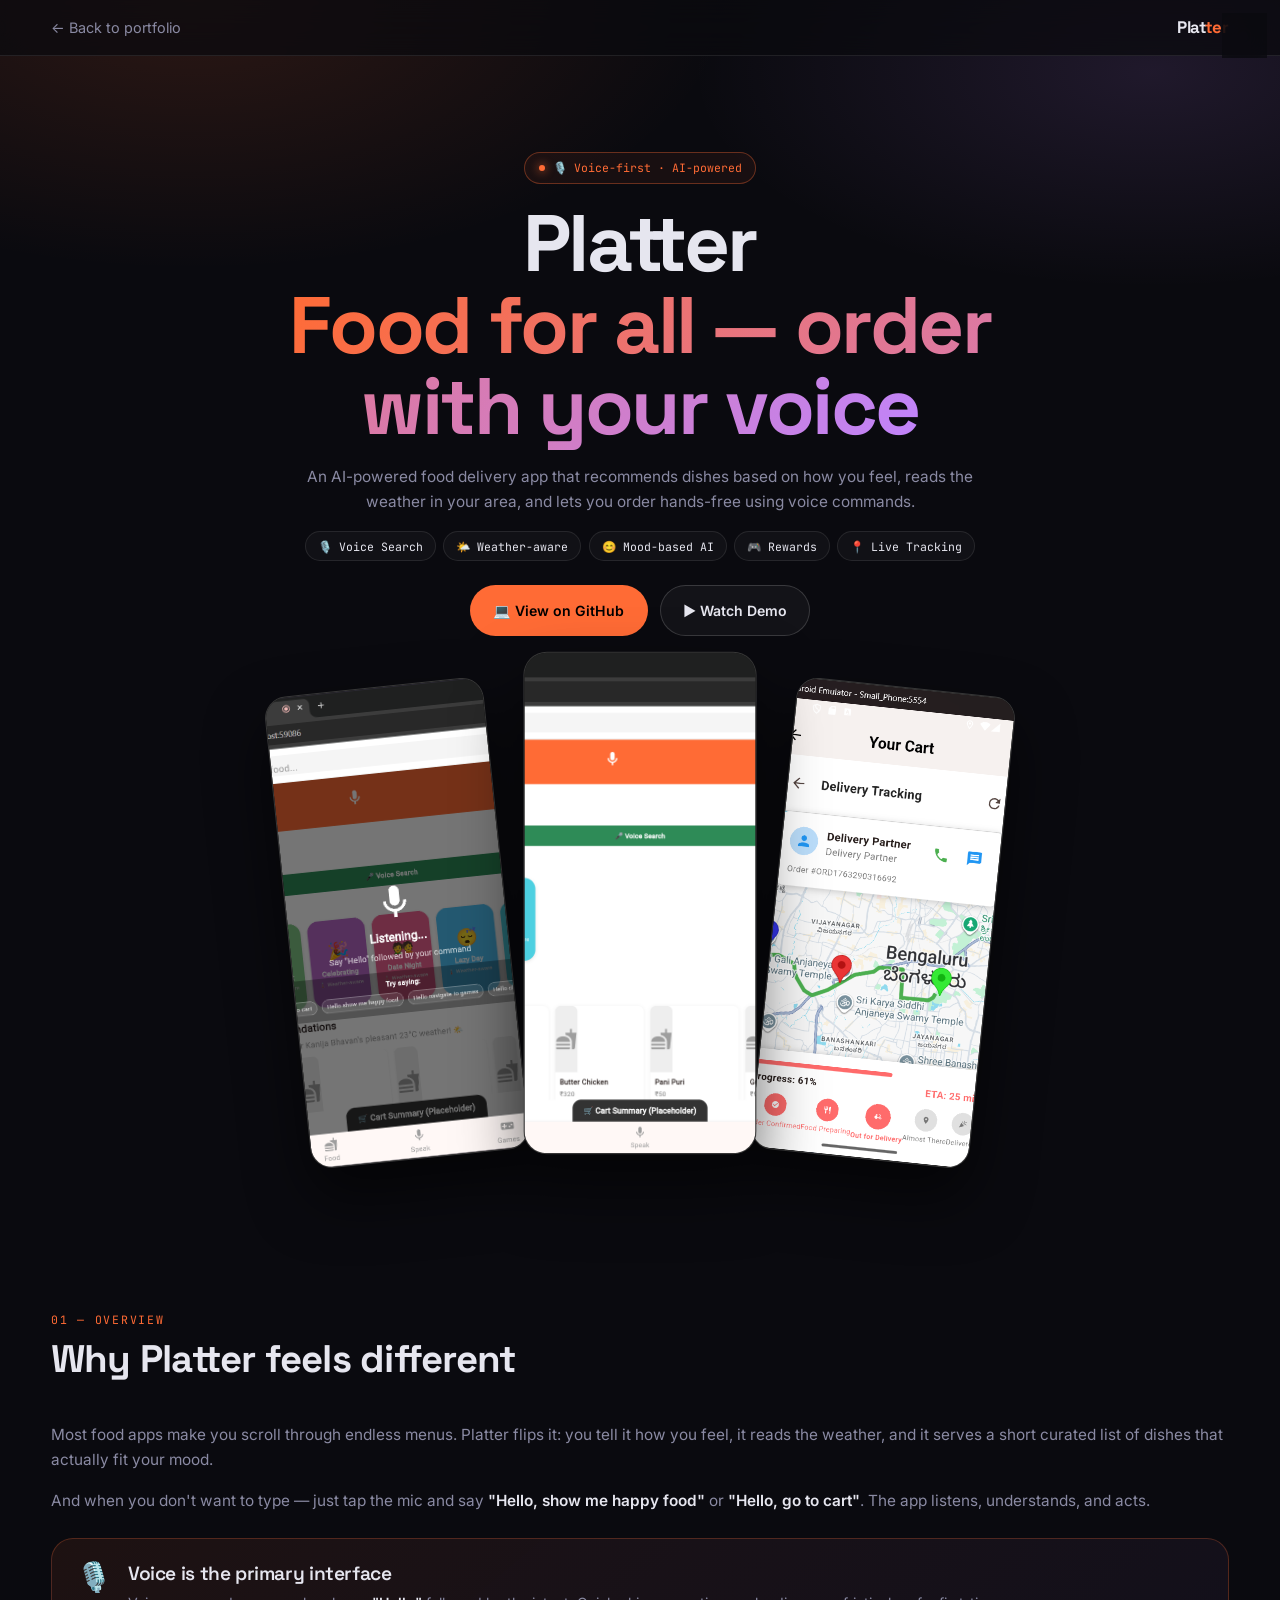
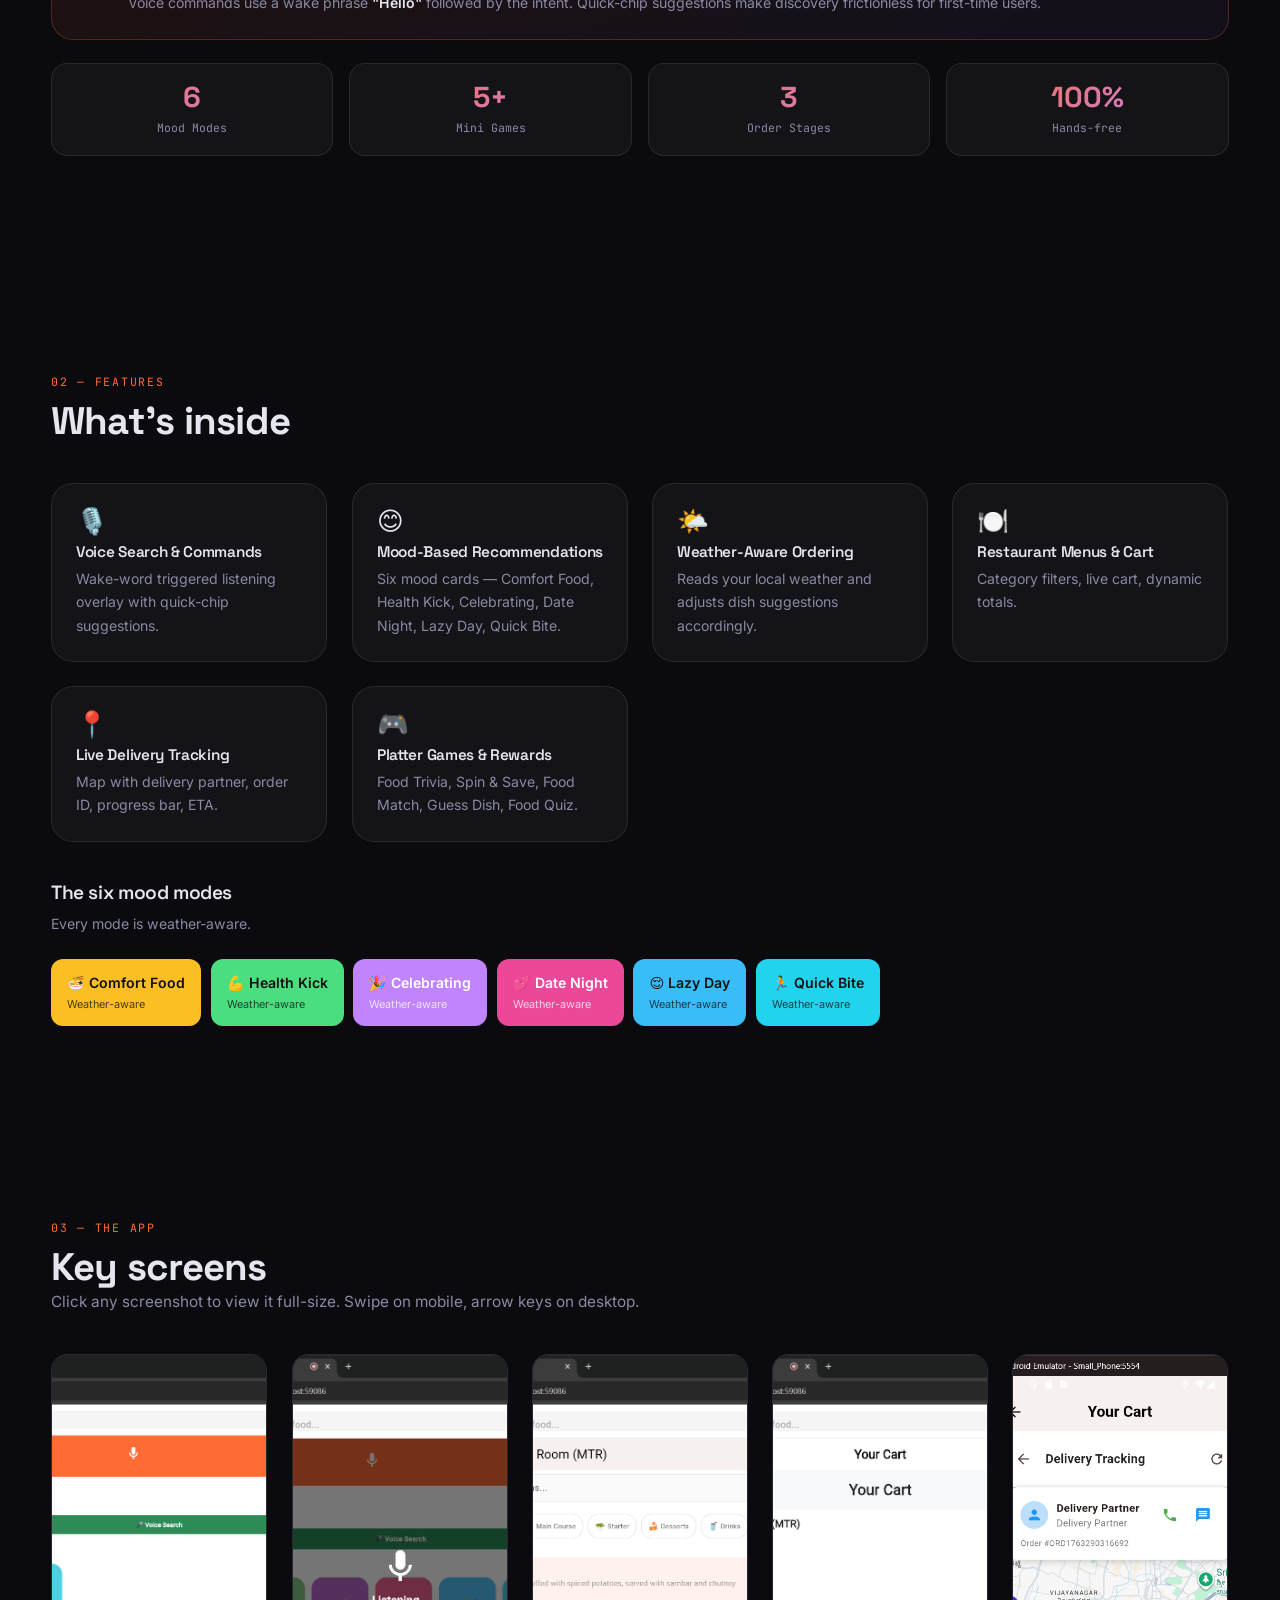
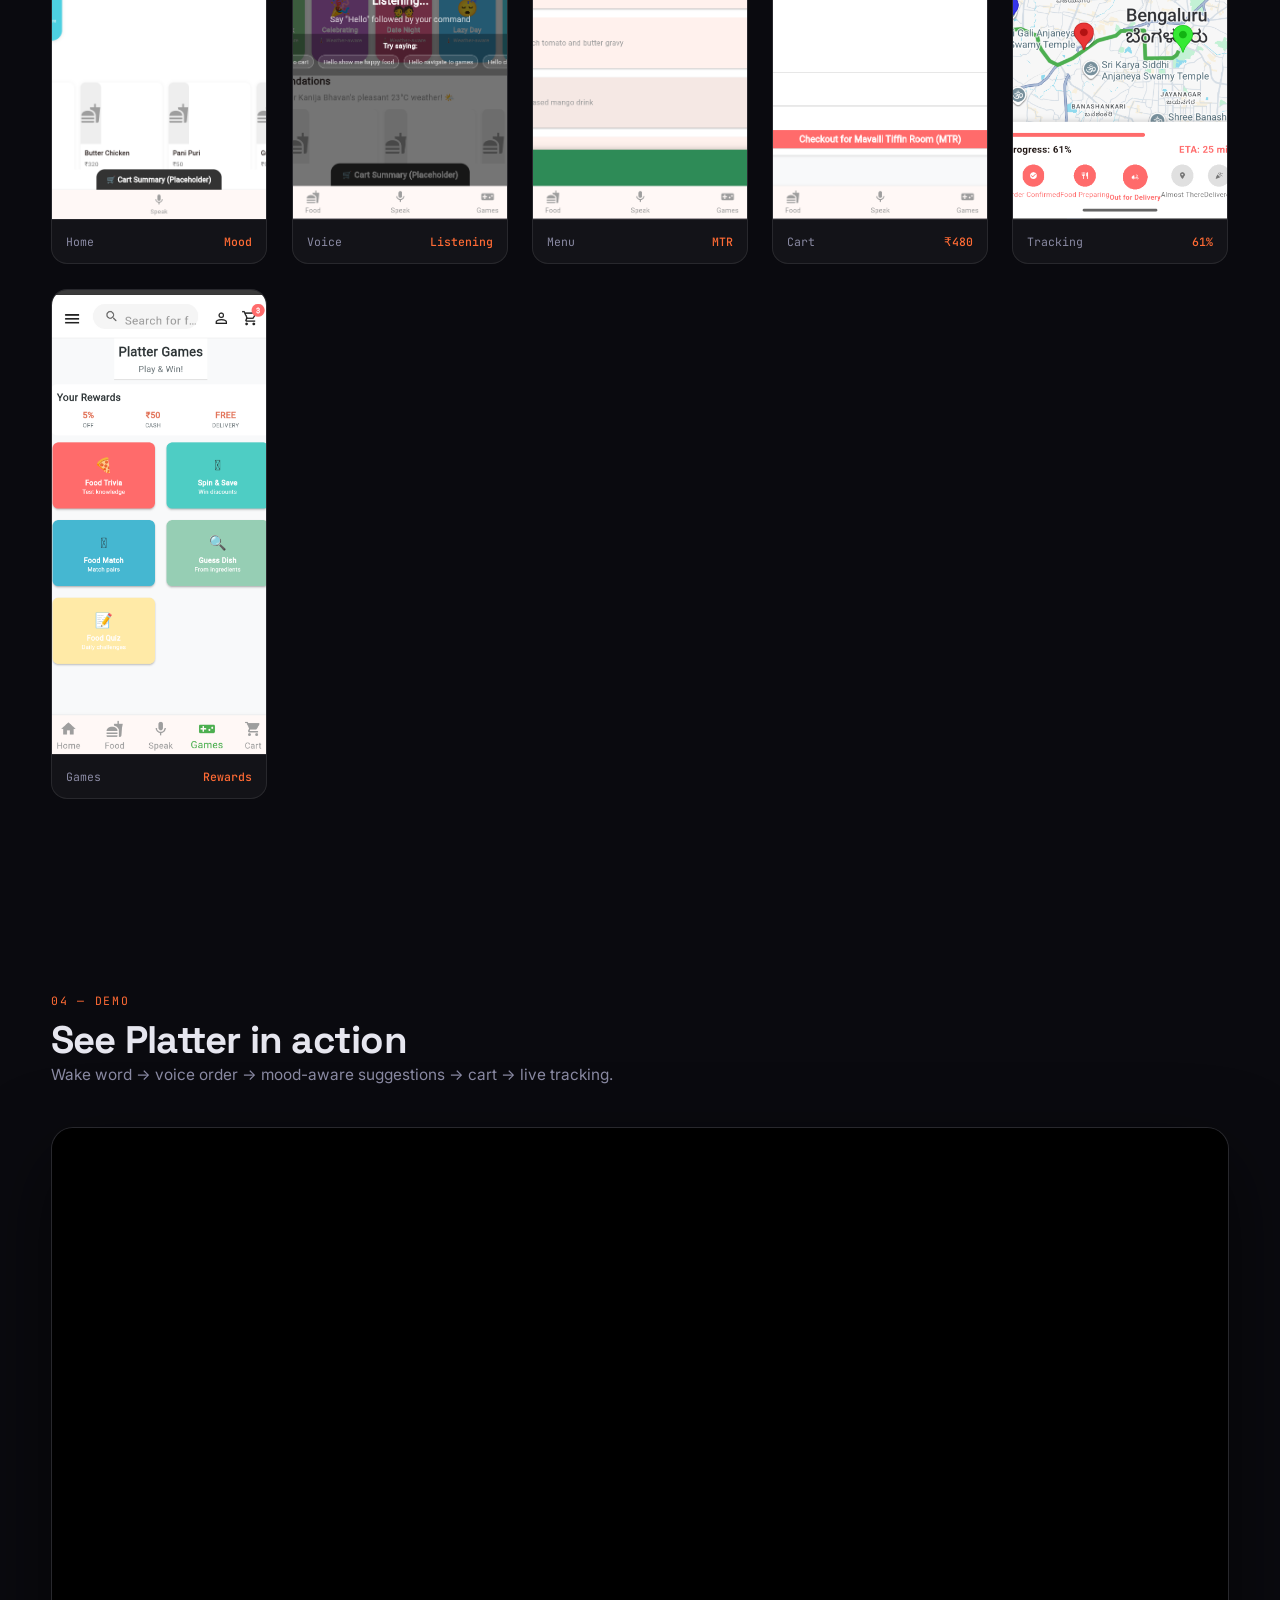
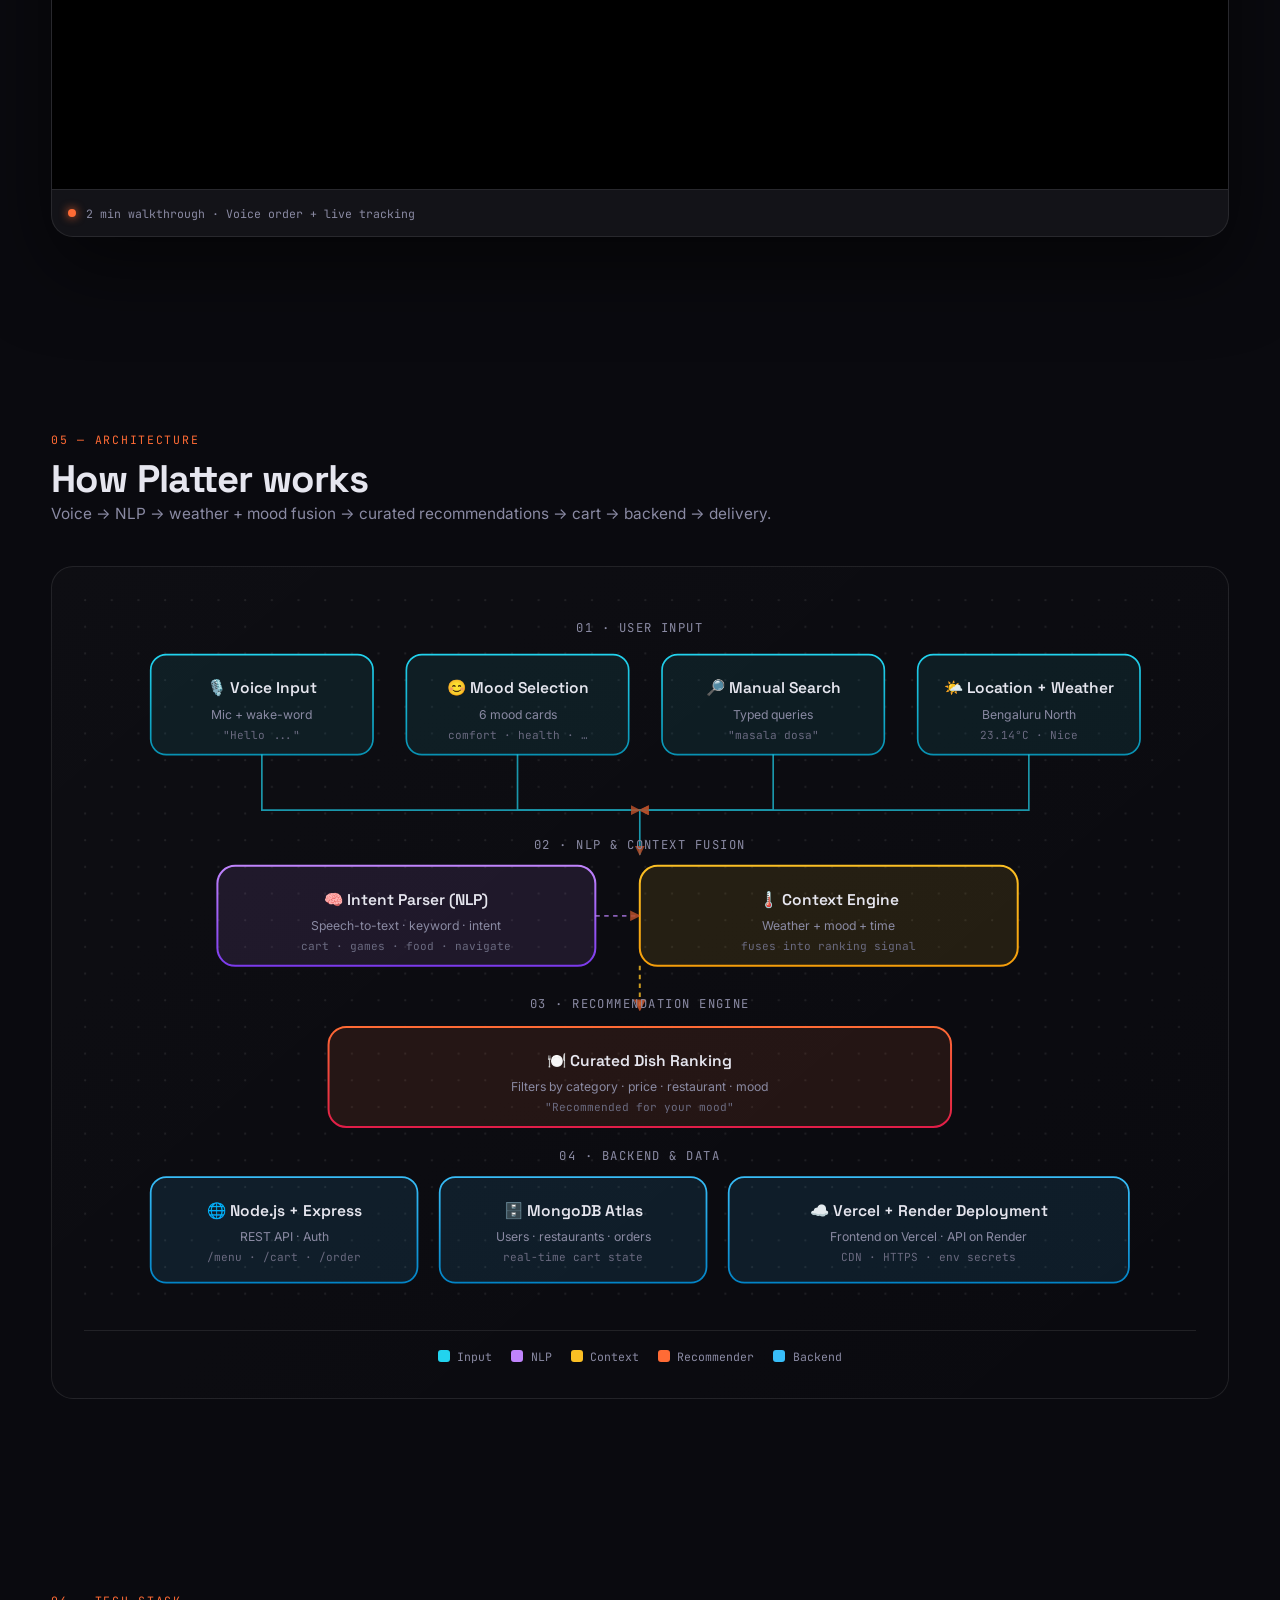
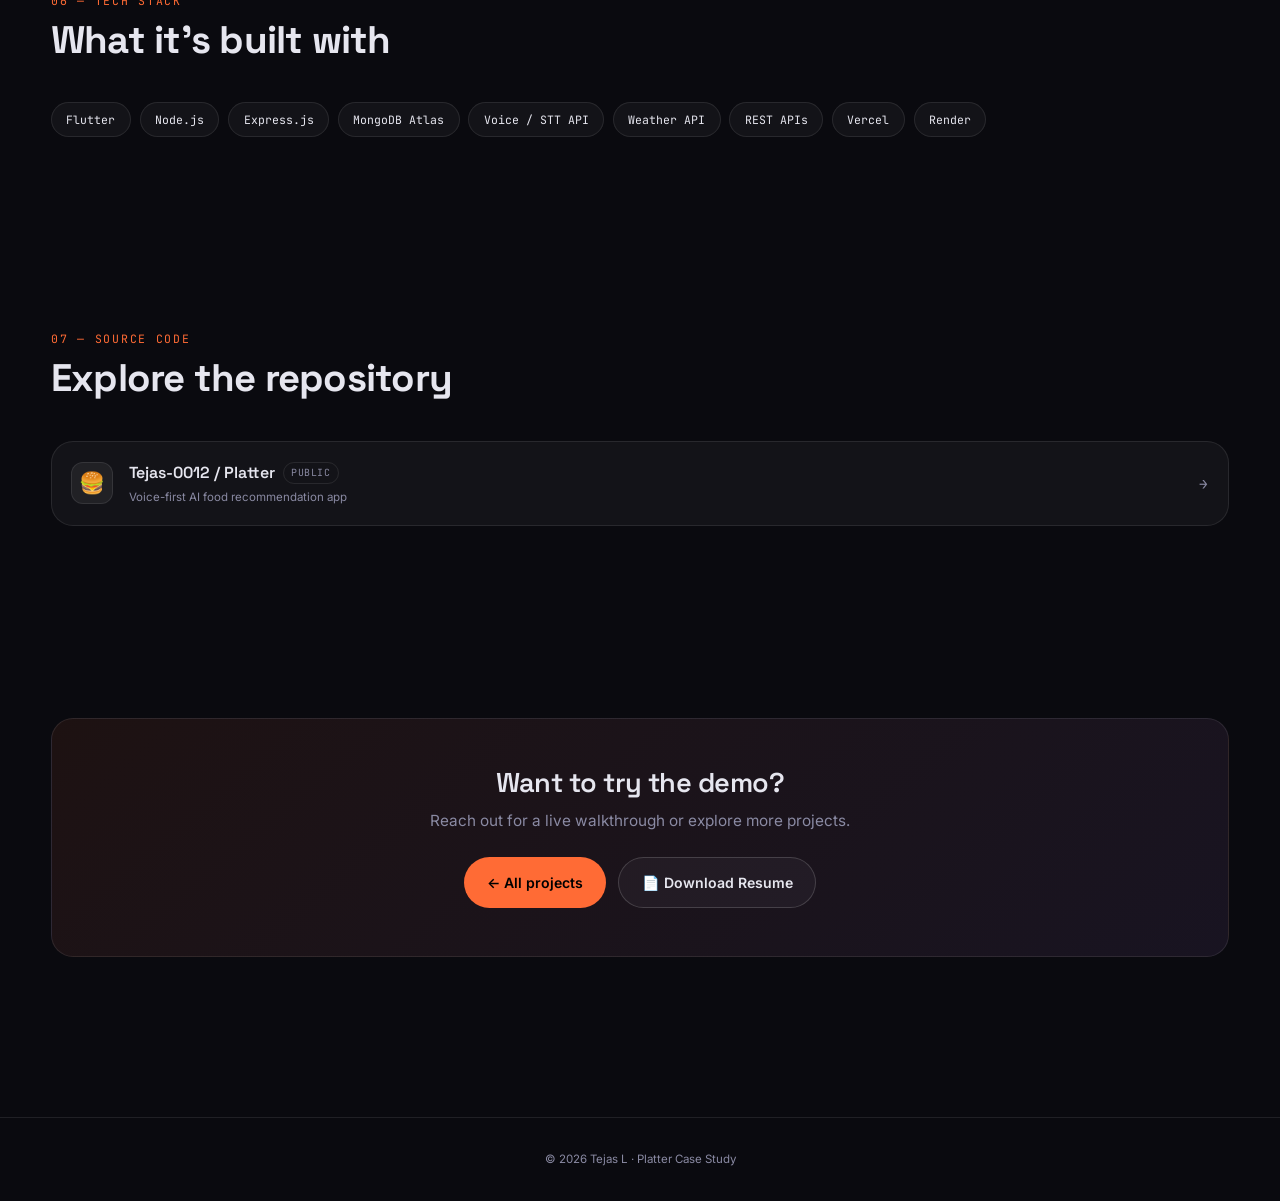
==== platter.html @ f39e3c27 "hello" ====
<!DOCTYPE html>
<html lang="en">
<head>
<meta charset="UTF-8" />
<meta name="viewport" content="width=device-width, initial-scale=1, viewport-fit=cover" />
<meta name="theme-color" content="#0a0a0f" />

<title>Platter — AI Voice Food Delivery App | Tejas L</title>
<meta name="description" content="Voice-first food delivery app with mood-based AI recommendations, weather-aware ranking, and live tracking." />

<meta property="og:title" content="Platter — AI Voice Food Delivery App" />
<meta property="og:description" content="Voice-first ordering, mood-based AI, live tracking. Built with Flutter + Node.js." />
<meta property="og:image" content="https://tejas-portfolio.vercel.app/assets/platter-home.png" />
<meta property="og:url" content="https://tejas-portfolio.vercel.app/platter.html" />
<meta property="og:type" content="article" />

<meta name="twitter:card" content="summary_large_image" />
<meta name="twitter:title" content="Platter — AI Voice Food Delivery App" />
<meta name="twitter:description" content="Voice-first ordering, mood-based AI, live tracking." />
<meta name="twitter:image" content="https://tejas-portfolio.vercel.app/assets/platter-home.png" />

<link rel="preconnect" href="https://fonts.googleapis.com">
<link rel="preconnect" href="https://fonts.gstatic.com" crossorigin>
<link href="https://fonts.googleapis.com/css2?family=Inter:wght@400;500;600;700&family=Space+Grotesk:wght@600;700&family=JetBrains+Mono:wght@400;500&display=swap" rel="stylesheet">
<link rel="stylesheet" href="shared.css" />
</head>
<body class="theme-platter">

<!-- ============ NAV ============ -->
<nav class="nav">
  <div class="container">
    <a class="nav-back" href="index.html">← Back to portfolio</a>
    <div class="nav-logo">Plat<span>ter</span></div>
  </div>
</nav>
<button class="theme-toggle" id="theme-toggle" aria-label="Toggle theme" title="Toggle theme (press T)">
  <span class="theme-icon-dark">🌙</span>
  <span class="theme-icon-light" style="display:none">☀️</span>
</button>
<!-- ============ HERO ============ -->
<header class="hero">
  <div class="container">
    <div style="text-align:center;max-width:800px;margin-inline:auto">
      <div class="hero-badge" style="margin-inline:auto">🎙️ Voice-first · AI-powered</div>
      <h1 class="hero-title" style="margin-bottom:1rem">
        Platter<br><span class="grad">Food for all — order with your voice</span>
      </h1>
      <p style="max-width:680px;margin-inline:auto">
        An AI-powered food delivery app that recommends dishes based on how you feel,
        reads the weather in your area, and lets you order hands-free using voice commands.
      </p>
      <div class="chip-row" style="justify-content:center;margin-top:1rem">
        <span class="chip">🎙️ Voice Search</span>
        <span class="chip">🌤️ Weather-aware</span>
        <span class="chip">😊 Mood-based AI</span>
        <span class="chip">🎮 Rewards</span>
        <span class="chip">📍 Live Tracking</span>
      </div>
      <div class="cta-group" style="justify-content:center">
        <a class="btn btn-primary" href="https://github.com/Tejas-0012/Platter" target="_blank" rel="noopener">💻 View on GitHub</a>
        <a class="btn btn-ghost" href="#demo">▶ Watch Demo</a>
      </div>
    </div>

    <div class="showcase reveal">
      <div class="phone"><img src="assets/platter-voice.png" alt="Voice overlay" /></div>
      <div class="phone"><img src="assets/platter-home.png" alt="Home" /></div>
      <div class="phone"><img src="assets/platter-delivery.png" alt="Tracking" /></div>
    </div>
  </div>
</header>

<!-- ============ OVERVIEW ============ -->
<section>
  <div class="container">
    <div class="section-head reveal">
      <span class="kicker">01 — Overview</span>
      <h2>Why Platter feels different</h2>
    </div>
    <p class="reveal">
      Most food apps make you scroll through endless menus. Platter flips it: you tell it how
      you feel, it reads the weather, and it serves a short curated list of dishes that actually
      fit your mood.
    </p>
    <p class="reveal">
      And when you don't want to type — just tap the mic and say
      <strong>"Hello, show me happy food"</strong> or <strong>"Hello, go to cart"</strong>.
      The app listens, understands, and acts.
    </p>

    <div class="highlight reveal">
      <div class="icon">🎙️</div>
      <div>
        <h3>Voice is the primary interface</h3>
        <p>Voice commands use a wake phrase <strong>"Hello"</strong> followed by the intent.
          Quick-chip suggestions make discovery frictionless for first-time users.</p>
      </div>
    </div>

    <div class="stats reveal">
      <div class="stat"><div class="num">6</div><div class="lbl">Mood Modes</div></div>
      <div class="stat"><div class="num">5+</div><div class="lbl">Mini Games</div></div>
      <div class="stat"><div class="num">3</div><div class="lbl">Order Stages</div></div>
      <div class="stat"><div class="num">100%</div><div class="lbl">Hands-free</div></div>
    </div>
  </div>
</section>

<!-- ============ FEATURES ============ -->
<section>
  <div class="container">
    <div class="section-head reveal">
      <span class="kicker">02 — Features</span>
      <h2>What's inside</h2>
    </div>
    <div class="features">
      <div class="feature reveal"><span class="fi">🎙️</span><h3>Voice Search &amp; Commands</h3><p>Wake-word triggered listening overlay with quick-chip suggestions.</p></div>
      <div class="feature reveal"><span class="fi">😊</span><h3>Mood-Based Recommendations</h3><p>Six mood cards — Comfort Food, Health Kick, Celebrating, Date Night, Lazy Day, Quick Bite.</p></div>
      <div class="feature reveal"><span class="fi">🌤️</span><h3>Weather-Aware Ordering</h3><p>Reads your local weather and adjusts dish suggestions accordingly.</p></div>
      <div class="feature reveal"><span class="fi">🍽️</span><h3>Restaurant Menus &amp; Cart</h3><p>Category filters, live cart, dynamic totals.</p></div>
      <div class="feature reveal"><span class="fi">📍</span><h3>Live Delivery Tracking</h3><p>Map with delivery partner, order ID, progress bar, ETA.</p></div>
      <div class="feature reveal"><span class="fi">🎮</span><h3>Platter Games &amp; Rewards</h3><p>Food Trivia, Spin &amp; Save, Food Match, Guess Dish, Food Quiz.</p></div>
    </div>

    <div class="reveal" style="margin-top:var(--gap-lg)">
      <h3 style="margin-bottom:.5rem">The six mood modes</h3>
      <p style="font-size:var(--fs-sm)">Every mode is weather-aware.</p>
      <div class="moods">
        <div class="mood" style="background:#fbbf24">🍜 Comfort Food <span>Weather-aware</span></div>
        <div class="mood" style="background:#4ade80">💪 Health Kick <span>Weather-aware</span></div>
        <div class="mood" style="background:#c084fc;color:#fff">🎉 Celebrating <span>Weather-aware</span></div>
        <div class="mood" style="background:#ec4899;color:#fff">💕 Date Night <span>Weather-aware</span></div>
        <div class="mood" style="background:#38bdf8">😌 Lazy Day <span>Weather-aware</span></div>
        <div class="mood" style="background:#22d3ee">🏃 Quick Bite <span>Weather-aware</span></div>
      </div>
    </div>
  </div>
</section>

<!-- ============ GALLERY ============ -->
<section id="gallery">
  <div class="container">
    <div class="section-head reveal">
      <span class="kicker">03 — The App</span>
      <h2>Key screens</h2>
      <p>Click any screenshot to view it full-size. Swipe on mobile, arrow keys on desktop.</p>
    </div>

    <div class="gallery">
      <figure class="shot reveal" data-img="assets/platter-home.png" data-caption="Home — mood-based recommendations with weather awareness">
        <img src="assets/platter-home.png" alt="Home" loading="lazy" />
        <figcaption class="shot-label"><span>Home</span><strong>Mood</strong></figcaption>
      </figure>
      <figure class="shot reveal" data-img="assets/platter-voice-listening.png" data-caption="Voice overlay — wake word 'Hello' with quick chips">
        <img src="assets/platter-voice.png" alt="Voice" loading="lazy" />
        <figcaption class="shot-label"><span>Voice</span><strong>Listening</strong></figcaption>
      </figure>
      <figure class="shot reveal" data-img="assets/platter-menu.png" data-caption="Restaurant menu — MTR with category filters">
        <img src="assets/platter-menu.png" alt="Menu" loading="lazy" />
        <figcaption class="shot-label"><span>Menu</span><strong>MTR</strong></figcaption>
      </figure>
      <figure class="shot reveal" data-img="assets/platter-cart.png" data-caption="Cart — live quantity controls and dynamic totals">
        <img src="assets/platter-cart.png" alt="Cart" loading="lazy" />
        <figcaption class="shot-label"><span>Cart</span><strong>₹480</strong></figcaption>
      </figure>
      <figure class="shot reveal" data-img="assets/platter-tracking.png" data-caption="Live tracking — partner, progress bar, ETA">
        <img src="assets/platter-delivery.png" alt="Tracking" loading="lazy" />
        <figcaption class="shot-label"><span>Tracking</span><strong>61%</strong></figcaption>
      </figure>
      <figure class="shot reveal" data-img="assets/platter-games.png" data-caption="Platter Games — 5 mini-games with rewards">
        <img src="assets/platter-game.png" alt="Games" loading="lazy" />
        <figcaption class="shot-label"><span>Games</span><strong>Rewards</strong></figcaption>
      </figure>
    </div>
  </div>
</section>

<!-- ============ DEMO VIDEO ============ -->
<section id="demo">
  <div class="container">
    <div class="section-head reveal">
      <span class="kicker">04 — Demo</span>
      <h2>See Platter in action</h2>
      <p>Wake word → voice order → mood-aware suggestions → cart → live tracking.</p>
    </div>

    <div class="video-wrap reveal">
      <div class="video-frame">
        <!-- Replace VIDEO_ID with your YouTube video ID -->
        <iframe
          src="https://www.youtube.com/embed/es6etisqvGM?rel=0&modestbranding=1"
          title="Platter demo walkthrough"
          loading="lazy"
          allow="accelerometer; autoplay; clipboard-write; encrypted-media; gyroscope; picture-in-picture; web-share"
          allowfullscreen></iframe>
      </div>
      <div class="video-meta">
        <span class="dot"></span>
        <span>2 min walkthrough · Voice order + live tracking</span>
      </div>
    </div>
  </div>
</section>

<!-- ============ ARCHITECTURE ============ -->
<section id="architecture">
  <div class="container">
    <div class="section-head reveal">
      <span class="kicker">05 — Architecture</span>
      <h2>How Platter works</h2>
      <p>Voice → NLP → weather + mood fusion → curated recommendations → cart → backend → delivery.</p>
    </div>

    <div class="arch-wrap reveal">
      <svg class="arch-svg" viewBox="0 0 1000 640" xmlns="http://www.w3.org/2000/svg" role="img" aria-label="Platter architecture">
        <defs>
          <linearGradient id="pVoice" x1="0" y1="0" x2="0" y2="1"><stop offset="0%" stop-color="#22d3ee"/><stop offset="100%" stop-color="#0891b2"/></linearGradient>
          <linearGradient id="pNLP" x1="0" y1="0" x2="0" y2="1"><stop offset="0%" stop-color="#c084fc"/><stop offset="100%" stop-color="#7c3aed"/></linearGradient>
          <linearGradient id="pCtx" x1="0" y1="0" x2="0" y2="1"><stop offset="0%" stop-color="#fbbf24"/><stop offset="100%" stop-color="#f59e0b"/></linearGradient>
          <linearGradient id="pRec" x1="0" y1="0" x2="0" y2="1"><stop offset="0%" stop-color="#ff6b35"/><stop offset="100%" stop-color="#e11d48"/></linearGradient>
          <linearGradient id="pCloud" x1="0" y1="0" x2="0" y2="1"><stop offset="0%" stop-color="#38bdf8"/><stop offset="100%" stop-color="#0284c7"/></linearGradient>
          <marker id="arrow2" viewBox="0 0 10 10" refX="9" refY="5" markerWidth="6" markerHeight="6" orient="auto-start-reverse">
            <path d="M 0 0 L 10 5 L 0 10 z" fill="#ff6b35" opacity="0.85"/>
          </marker>
        </defs>

        <g opacity="0.08">
          <pattern id="dots2" x="0" y="0" width="24" height="24" patternUnits="userSpaceOnUse">
            <circle cx="1" cy="1" r="1" fill="#ffffff"/>
          </pattern>
          <rect width="1000" height="640" fill="url(#dots2)"/>
        </g>

        <!-- Layer 1 -->
        <text x="500" y="30" text-anchor="middle" class="layer-label">01 · User Input</text>
        <rect x="60" y="50" width="200" height="90" rx="14" fill="rgba(34,211,238,0.08)" stroke="url(#pVoice)" stroke-width="1.5"/>
        <text x="160" y="85" text-anchor="middle" class="box-title">🎙️ Voice Input</text>
        <text x="160" y="108" text-anchor="middle" class="box-sub">Mic + wake-word</text>
        <text x="160" y="126" text-anchor="middle" class="box-sub mono">"Hello ..."</text>

        <rect x="290" y="50" width="200" height="90" rx="14" fill="rgba(34,211,238,0.08)" stroke="url(#pVoice)" stroke-width="1.5"/>
        <text x="390" y="85" text-anchor="middle" class="box-title">😊 Mood Selection</text>
        <text x="390" y="108" text-anchor="middle" class="box-sub">6 mood cards</text>
        <text x="390" y="126" text-anchor="middle" class="box-sub mono">comfort · health · …</text>

        <rect x="520" y="50" width="200" height="90" rx="14" fill="rgba(34,211,238,0.08)" stroke="url(#pVoice)" stroke-width="1.5"/>
        <text x="620" y="85" text-anchor="middle" class="box-title">🔎 Manual Search</text>
        <text x="620" y="108" text-anchor="middle" class="box-sub">Typed queries</text>
        <text x="620" y="126" text-anchor="middle" class="box-sub mono">"masala dosa"</text>

        <rect x="750" y="50" width="200" height="90" rx="14" fill="rgba(34,211,238,0.08)" stroke="url(#pVoice)" stroke-width="1.5"/>
        <text x="850" y="85" text-anchor="middle" class="box-title">🌤️ Location + Weather</text>
        <text x="850" y="108" text-anchor="middle" class="box-sub">Bengaluru North</text>
        <text x="850" y="126" text-anchor="middle" class="box-sub mono">23.14°C · Nice</text>

        <g stroke="#22d3ee" stroke-width="1.5" fill="none" opacity="0.7" marker-end="url(#arrow2)">
          <path d="M 160 140 L 160 190 L 500 190 L 500 230"/>
          <path d="M 390 140 L 390 190 L 500 190"/>
          <path d="M 620 140 L 620 190 L 500 190"/>
          <path d="M 850 140 L 850 190 L 500 190"/>
        </g>

        <!-- Layer 2 -->
        <text x="500" y="225" text-anchor="middle" class="layer-label">02 · NLP &amp; Context Fusion</text>
        <rect x="120" y="240" width="340" height="90" rx="16" fill="rgba(192,132,252,0.10)" stroke="url(#pNLP)" stroke-width="1.8"/>
        <text x="290" y="275" text-anchor="middle" class="box-title">🧠 Intent Parser (NLP)</text>
        <text x="290" y="298" text-anchor="middle" class="box-sub">Speech-to-text · keyword · intent</text>
        <text x="290" y="316" text-anchor="middle" class="box-sub mono">cart · games · food · navigate</text>

        <rect x="500" y="240" width="340" height="90" rx="16" fill="rgba(251,191,36,0.10)" stroke="url(#pCtx)" stroke-width="1.8"/>
        <text x="670" y="275" text-anchor="middle" class="box-title">🌡️ Context Engine</text>
        <text x="670" y="298" text-anchor="middle" class="box-sub">Weather + mood + time</text>
        <text x="670" y="316" text-anchor="middle" class="box-sub mono">fuses into ranking signal</text>

        <path d="M 460 285 L 500 285" stroke="#c084fc" stroke-width="1.6" marker-end="url(#arrow2)" opacity="0.7"/>
        <path d="M 500 330 L 500 370" stroke="#fbbf24" stroke-width="1.8" fill="none" opacity="0.8" marker-end="url(#arrow2)"/>

        <!-- Layer 3 -->
        <text x="500" y="368" text-anchor="middle" class="layer-label">03 · Recommendation Engine</text>
        <rect x="220" y="385" width="560" height="90" rx="16" fill="rgba(255,107,53,0.10)" stroke="url(#pRec)" stroke-width="1.8"/>
        <text x="500" y="420" text-anchor="middle" class="box-title">🍽️ Curated Dish Ranking</text>
        <text x="500" y="443" text-anchor="middle" class="box-sub">Filters by category · price · restaurant · mood</text>
        <text x="500" y="461" text-anchor="middle" class="box-sub mono">"Recommended for your mood"</text>

        <!-- Layer 4 -->
        <text x="500" y="505" text-anchor="middle" class="layer-label">04 · Backend &amp; Data</text>
        <rect x="60" y="520" width="240" height="95" rx="14" fill="rgba(56,189,248,0.10)" stroke="url(#pCloud)" stroke-width="1.6"/>
        <text x="180" y="555" text-anchor="middle" class="box-title">🌐 Node.js + Express</text>
        <text x="180" y="578" text-anchor="middle" class="box-sub">REST API · Auth</text>
        <text x="180" y="596" text-anchor="middle" class="box-sub mono">/menu · /cart · /order</text>

        <rect x="320" y="520" width="240" height="95" rx="14" fill="rgba(56,189,248,0.10)" stroke="url(#pCloud)" stroke-width="1.6"/>
        <text x="440" y="555" text-anchor="middle" class="box-title">🗄️ MongoDB Atlas</text>
        <text x="440" y="578" text-anchor="middle" class="box-sub">Users · restaurants · orders</text>
        <text x="440" y="596" text-anchor="middle" class="box-sub mono">real-time cart state</text>

        <rect x="580" y="520" width="360" height="95" rx="14" fill="rgba(56,189,248,0.10)" stroke="url(#pCloud)" stroke-width="1.6"/>
        <text x="760" y="555" text-anchor="middle" class="box-title">☁️ Vercel + Render Deployment</text>
        <text x="760" y="578" text-anchor="middle" class="box-sub">Frontend on Vercel · API on Render</text>
        <text x="760" y="596" text-anchor="middle" class="box-sub mono">CDN · HTTPS · env secrets</text>
      </svg>

      <div class="arch-legend">
        <div class="legend-item"><span class="sw" style="background:#22d3ee"></span>Input</div>
        <div class="legend-item"><span class="sw" style="background:#c084fc"></span>NLP</div>
        <div class="legend-item"><span class="sw" style="background:#fbbf24"></span>Context</div>
        <div class="legend-item"><span class="sw" style="background:#ff6b35"></span>Recommender</div>
        <div class="legend-item"><span class="sw" style="background:#38bdf8"></span>Backend</div>
      </div>
    </div>
  </div>
</section>

<!-- ============ TECH STACK ============ -->
<section>
  <div class="container">
    <div class="section-head reveal">
      <span class="kicker">06 — Tech Stack</span>
      <h2>What it's built with</h2>
    </div>
    <div class="stack reveal">
      <span>Flutter</span><span>Node.js</span><span>Express.js</span>
      <span>MongoDB Atlas</span><span>Voice / STT API</span><span>Weather API</span>
      <span>REST APIs</span><span>Vercel</span><span>Render</span>
    </div>
  </div>
</section>

<!-- ============ REPO CARD ============ -->
<section>
  <div class="container">
    <div class="section-head reveal">
      <span class="kicker">07 — Source Code</span>
      <h2>Explore the repository</h2>
    </div>
    <a class="repo-card reveal" href="https://github.com/Tejas-0012/Platter" target="_blank" rel="noopener">
      <div class="repo-icon">🍔</div>
      <div class="repo-info">
        <div class="repo-name">Tejas-0012 / Platter <span class="badge-pub">Public</span></div>
        <div class="repo-desc">Voice-first AI food recommendation app</div>
      </div>
      <div class="repo-arrow">→</div>
    </a>
  </div>
</section>

<!-- ============ CTA ============ -->
<section>
  <div class="container">
    <div class="cta-box reveal">
      <h3>Want to try the demo?</h3>
      <p>Reach out for a live walkthrough or explore more projects.</p>
      <div class="cta-group">
        <a class="btn btn-primary" href="index.html#projects">← All projects</a>
        <a class="btn btn-ghost" href="Tejas_L_Resume.pdf" download>📄 Download Resume</a>
      </div>
    </div>
  </div>
</section>

<footer>
  <div class="container">
    © <span id="year"></span> Tejas L · Platter Case Study
  </div>
</footer>

<!-- ============ LIGHTBOX ============ -->
<dialog class="lightbox" id="lightbox">
  <div class="lb-inner">
    <button class="lb-close" id="lb-close" aria-label="Close">✕</button>
    <div class="lb-stage">
      <button class="lb-nav lb-prev" id="lb-prev" aria-label="Previous">‹</button>
      <img class="lb-img" id="lb-img" src="" alt="" />
      <button class="lb-nav lb-next" id="lb-next" aria-label="Next">›</button>
    </div>
    <div class="lb-caption" id="lb-caption"></div>
    <div class="lb-counter" id="lb-counter"></div>
  </div>
</dialog>

<button class="to-top" aria-label="Scroll to top">↑</button>

<script src="shared.js" defer></script>
</body>
</html>
---- shared.css ----
/* ============================================================
   SHARED DESIGN SYSTEM — Tejas L Portfolio
   Mobile-first · Responsive · Accessible
   ============================================================ */

/* ---------- 1. TOKENS ---------- */
:root{
  /* Colors */
  --bg:#0a0a0f;
  --bg-2:#0e0e15;
  --surface:rgba(255,255,255,.04);
  --surface-2:rgba(255,255,255,.06);
  --border:rgba(255,255,255,.09);
  --border-2:rgba(255,255,255,.16);
  --text:#e6e6ef;
  --text-dim:#c4c4d4;
  --muted:#8a8aa3;

  /* Accents (overridable per page) */
  --accent:#00ffb2;
  --accent-2:#7c5cff;

  /* Layout */
  --max:1180px;
  --max-narrow:760px;
  --radius-sm:10px;
  --radius:16px;
  --radius-lg:22px;
  --radius-xl:28px;

  /* Fluid spacing */
  --gap-xs:clamp(.4rem,.8vw,.6rem);
  --gap-sm:clamp(.7rem,1.5vw,1rem);
  --gap:clamp(1rem,2.5vw,1.5rem);
  --gap-lg:clamp(1.5rem,4vw,2.5rem);
  --gap-xl:clamp(2rem,6vw,4rem);

  /* Fluid section padding */
  --sec-y:clamp(3rem,8vw,6rem);

  /* Fluid typography scale */
  --fs-xs:clamp(.72rem,.9vw,.8rem);
  --fs-sm:clamp(.82rem,1.1vw,.9rem);
  --fs-base:clamp(.95rem,1.2vw,1.02rem);
  --fs-lg:clamp(1.05rem,1.6vw,1.2rem);
  --fs-xl:clamp(1.3rem,2.6vw,1.7rem);
  --fs-2xl:clamp(1.6rem,3.6vw,2.4rem);
  --fs-3xl:clamp(2rem,5.5vw,3.6rem);
  --fs-4xl:clamp(2.4rem,7vw,5rem);

  /* Motion */
  --ease:cubic-bezier(.2,.8,.2,1);
  --ease-bounce:cubic-bezier(.34,1.56,.64,1);
}
/* ============ LIGHT MODE ============ */
:root[data-theme="light"]{
  --bg:#fafafa;
  --bg-2:#f0f0f4;
  --surface:rgba(0,0,0,.03);
  --surface-2:rgba(0,0,0,.05);
  --border:rgba(0,0,0,.08);
  --border-2:rgba(0,0,0,.16);
  --text:#0e0e15;
  --text-dim:#2a2a35;
  --muted:#5a5a70;
}
:root[data-theme="light"] body{
  background-image:
    radial-gradient(70% 50% at 15% 0%, color-mix(in srgb, var(--accent) 18%, transparent), transparent 60%),
    radial-gradient(60% 40% at 90% 8%, color-mix(in srgb, var(--accent-2) 14%, transparent), transparent 60%);
}
:root[data-theme="light"] body.theme-vermitrack{
  --accent:#16a34a;
  --accent-2:#6d28d9;
}
:root[data-theme="light"] body.theme-platter{
  --accent:#ea580c;
  --accent-2:#a855f7;
}

/* Theme toggle button */
.theme-toggle{
  position:fixed;
  top:.85rem;
  right:.85rem;
  z-index:150;
  width:44px;
  height:44px;
  border-radius:12px;
  border:1px solid var(--border-2);
  background:color-mix(in srgb, var(--bg) 80%, transparent);
  backdrop-filter:blur(12px);
  -webkit-backdrop-filter:blur(12px);
  color:var(--text);
  display:flex;
  align-items:center;
  justify-content:center;
  cursor:pointer;
  font-size:1.15rem;
  transition:transform .3s var(--ease-bounce),
             background .3s,
             border-color .3s;
}
.theme-toggle:hover{
  transform:scale(1.08) rotate(15deg);
  border-color:var(--accent);
}
.theme-toggle:active{transform:scale(.95)}

/* Smooth color transition on theme change */
html.theme-transitioning *,
html.theme-transitioning *::before,
html.theme-transitioning *::after{
  transition:background-color .35s ease,
             border-color .35s ease,
             color .25s ease !important;
}

/* Prevent flash before JS loads — inline script handles this */
/* Page-level accent overrides */
body.theme-vermitrack{
  --accent:#4ade80;
  --accent-2:#7c5cff;
}
body.theme-platter{
  --accent:#ff6b35;
  --accent-2:#c084fc;
}

/* ---------- 2. RESET ---------- */
*,*::before,*::after{box-sizing:border-box}
*{margin:0;padding:0}
html{
  scroll-behavior:smooth;
  -webkit-text-size-adjust:100%;
  text-size-adjust:100%;
}
body{
  font-family:'Inter',system-ui,-apple-system,sans-serif;
  font-size:var(--fs-base);
  line-height:1.65;
  color:var(--text);
  background:var(--bg);
  overflow-x:hidden;
  -webkit-font-smoothing:antialiased;
  min-height:100dvh;
  background-image:
    radial-gradient(70% 50% at 15% 0%, color-mix(in srgb, var(--accent) 14%, transparent), transparent 60%),
    radial-gradient(60% 40% at 90% 8%, color-mix(in srgb, var(--accent-2) 12%, transparent), transparent 60%);
  background-attachment:fixed;
}
img,svg,video{max-width:100%;display:block;height:auto}
a{color:inherit;text-decoration:none}
button{font:inherit;color:inherit;background:none;border:none;cursor:pointer}
input,textarea,select{font:inherit;color:inherit}
ul{list-style:none}

/* Focus ring */
:focus-visible{
  outline:2px solid var(--accent);
  outline-offset:3px;
  border-radius:6px;
}

/* Selection */
::selection{background:var(--accent);color:#000}

/* Scrollbar (subtle, optional) */
::-webkit-scrollbar{width:10px;height:10px}
::-webkit-scrollbar-track{background:transparent}
::-webkit-scrollbar-thumb{background:rgba(255,255,255,.08);border-radius:10px}
::-webkit-scrollbar-thumb:hover{background:rgba(255,255,255,.16)}

/* ---------- 3. LAYOUT ---------- */
.container{
  width:min(var(--max),92%);
  margin-inline:auto;
}
.container-narrow{
  width:min(var(--max-narrow),92%);
  margin-inline:auto;
}

section{
  padding-block:var(--sec-y);
  position:relative;
}
section:first-of-type{padding-top:var(--gap-xl)}

/* ---------- 4. TYPOGRAPHY ---------- */
h1,h2,h3,h4{
  font-family:'Space Grotesk','Inter',sans-serif;
  font-weight:700;
  line-height:1.15;
  letter-spacing:-.02em;
  color:var(--text);
}
h1{font-size:var(--fs-4xl);line-height:1.02;letter-spacing:-.03em}
h2{font-size:var(--fs-2xl)}
h3{font-size:var(--fs-lg);font-weight:600}
h4{font-size:var(--fs-base);font-weight:600}

p{
  color:var(--muted);
  font-size:var(--fs-base);
  margin-bottom:1rem;
}
p:last-child{margin-bottom:0}
p strong{color:var(--text);font-weight:600}

.grad{
  background:linear-gradient(120deg,var(--accent),var(--accent-2));
  -webkit-background-clip:text;
  background-clip:text;
  color:transparent;
}

.mono{font-family:'JetBrains Mono',monospace}

.kicker{
  font-family:'JetBrains Mono',monospace;
  font-size:var(--fs-xs);
  color:var(--accent);
  letter-spacing:.15em;
  text-transform:uppercase;
  margin-bottom:.5rem;
  display:block;
}

.section-head{
  max-width:720px;
  margin-bottom:var(--gap-lg);
}

/* ---------- 5. NAV ---------- */
.nav{
  position:sticky;
  top:0;
  z-index:100;
  backdrop-filter:blur(14px);
  -webkit-backdrop-filter:blur(14px);
  background:color-mix(in srgb, var(--bg) 72%, transparent);
  border-bottom:1px solid var(--border);
}
.nav .container{
  display:flex;
  justify-content:space-between;
  align-items:center;
  padding-block:.85rem;
  gap:var(--gap);
}
.nav-logo{
  font-family:'Space Grotesk',sans-serif;
  font-weight:700;
  font-size:1.05rem;
  letter-spacing:-.02em;
  white-space:nowrap;
}
.nav-logo span{color:var(--accent)}

.nav-links{
  display:none;
  gap:1.5rem;
}
.nav-links a{
  color:var(--muted);
  font-size:.9rem;
  position:relative;
  padding:.25rem 0;
  transition:color .25s;
}
.nav-links a:hover{color:var(--text)}
.nav-links a::after{
  content:'';
  position:absolute;
  left:0;bottom:-2px;
  width:100%;height:1px;
  background:var(--accent);
  transform:scaleX(0);
  transform-origin:right;
  transition:transform .35s var(--ease);
}
.nav-links a:hover::after{
  transform:scaleX(1);
  transform-origin:left;
}

.nav-back{
  display:inline-flex;
  align-items:center;
  gap:.45rem;
  color:var(--muted);
  font-size:.9rem;
  transition:color .25s,transform .25s;
  white-space:nowrap;
}
.nav-back:hover{color:var(--accent);transform:translateX(-4px)}

/* Mobile menu button */
.nav-toggle{
  display:flex;
  align-items:center;
  justify-content:center;
  width:40px;height:40px;
  border-radius:10px;
  border:1px solid var(--border);
  background:var(--surface);
  color:var(--text);
  font-size:1.2rem;
}

/* Show desktop links ≥ 720px */
@media (min-width:720px){
  .nav-links{display:flex}
  .nav-toggle{display:none}
}

/* Mobile menu drawer */
.nav-drawer{
  position:fixed;
  inset:0;
  z-index:200;
  background:color-mix(in srgb, var(--bg) 92%, transparent);
  backdrop-filter:blur(20px);
  -webkit-backdrop-filter:blur(20px);
  display:flex;
  flex-direction:column;
  align-items:center;
  justify-content:center;
  gap:2rem;
  opacity:0;
  pointer-events:none;
  transition:opacity .3s var(--ease);
}
.nav-drawer.open{opacity:1;pointer-events:auto}
.nav-drawer a{
  font-family:'Space Grotesk',sans-serif;
  font-size:clamp(1.6rem,6vw,2.2rem);
  font-weight:600;
  color:var(--text);
  transition:color .25s;
}
.nav-drawer a:hover{color:var(--accent)}
.nav-drawer .close{
  position:absolute;
  top:1.2rem;right:1.2rem;
  width:44px;height:44px;
  border-radius:12px;
  border:1px solid var(--border);
  background:var(--surface);
  display:flex;align-items:center;justify-content:center;
  font-size:1.2rem;
}

/* ---------- 6. HERO ---------- */
.hero{
  padding-block:clamp(3rem,10vw,6rem);
  min-height:auto;
}

.hero-grid{
  display:grid;
  grid-template-columns:1fr;
  gap:var(--gap-lg);
  align-items:center;
}

@media (min-width:860px){
  .hero-grid{
    grid-template-columns:1.15fr .85fr;
    gap:var(--gap-xl);
  }
}

.hero-badge{
  display:inline-flex;
  align-items:center;
  gap:.5rem;
  font-family:'JetBrains Mono',monospace;
  font-size:var(--fs-xs);
  color:var(--accent);
  border:1px solid color-mix(in srgb, var(--accent) 35%, transparent);
  border-radius:999px;
  padding:.35rem .85rem;
  margin-bottom:1.2rem;
  background:color-mix(in srgb, var(--accent) 6%, transparent);
}
.hero-badge::before{
  content:'';
  width:6px;height:6px;
  border-radius:50%;
  background:var(--accent);
  box-shadow:0 0 10px var(--accent);
  animation:pulse 2s infinite;
}
@keyframes pulse{
  0%,100%{opacity:1;transform:scale(1)}
  50%{opacity:.4;transform:scale(.8)}
}

.hero-title{
  font-size:var(--fs-4xl);
  margin-bottom:1rem;
}

.role-rotator{
  font-family:'JetBrains Mono',monospace;
  color:var(--muted);
  font-size:var(--fs-lg);
  margin-bottom:1.6rem;
  min-height:1.6em;
}
.role-rotator::after{
  content:'|';
  color:var(--accent);
  animation:blink 1s steps(1) infinite;
  margin-left:2px;
}
@keyframes blink{50%{opacity:0}}

/* CTA group */
.cta-group{
  display:flex;
  flex-wrap:wrap;
  gap:.75rem;
  margin-top:1.5rem;
}

/* ---------- 7. BUTTONS ---------- */
.btn{
  display:inline-flex;
  align-items:center;
  justify-content:center;
  gap:.5rem;
  padding:.8rem 1.4rem;
  border-radius:999px;
  font-weight:600;
  font-size:var(--fs-sm);
  border:1px solid transparent;
  cursor:pointer;
  transition:transform .3s var(--ease-bounce),
             box-shadow .3s,
             background .3s,
             border-color .3s;
  white-space:nowrap;
  text-align:center;
}
.btn-primary{
  background:var(--accent);
  color:#000;
}
.btn-primary:hover{
  transform:translateY(-3px);
  box-shadow:0 10px 30px color-mix(in srgb, var(--accent) 35%, transparent);
}
.btn-ghost{
  border-color:var(--border-2);
  background:var(--surface);
  color:var(--text);
}
.btn-ghost:hover{
  background:var(--surface-2);
  transform:translateY(-3px);
}

/* ---------- 8. PHOTO ---------- */
.photo-wrap{
  display:flex;
  justify-content:center;
  position:relative;
  order:-1;  /* Photo above text on mobile */
}
@media (min-width:860px){
  .photo-wrap{order:0}
}

.photo-glow{
  position:absolute;
  inset:10%;
  border-radius:50%;
  background:radial-gradient(circle,
    color-mix(in srgb, var(--accent) 30%, transparent),
    transparent 65%);
  filter:blur(50px);
  z-index:0;
  pointer-events:none;
}
.photo{
  position:relative;
  z-index:1;
  width:clamp(180px,40vw,340px);
  aspect-ratio:1;
  border-radius:50%;
  object-fit:cover;
  object-position:top;
  border:1px solid var(--border-2);
  box-shadow:
    0 0 0 6px rgba(255,255,255,.03),
    0 20px 60px rgba(0,0,0,.6);
  transition:transform .5s var(--ease-bounce);
}
.photo:hover{transform:scale(1.03) rotate(-1deg)}

/* ---------- 9. CARDS ---------- */
.card{
  background:var(--surface);
  border:1px solid var(--border);
  border-radius:var(--radius-lg);
  padding:var(--gap);
  position:relative;
  overflow:hidden;
  transition:transform .4s var(--ease),
             border-color .3s,
             background .3s;
}
.card:hover{
  transform:translateY(-4px);
  border-color:var(--border-2);
  background:var(--surface-2);
}
.card h3{margin-bottom:.5rem;display:flex;align-items:center;gap:.4rem}
.card p,.card li{font-size:var(--fs-sm);color:var(--muted)}

/* ---------- 10. BENTO / SKILLS ---------- */
.bento{
  display:grid;
  grid-template-columns:repeat(auto-fit,minmax(min(100%,220px),1fr));
  gap:var(--gap);
}

.chip-row{
  display:flex;
  flex-wrap:wrap;
  gap:.45rem;
  margin-top:.6rem;
}
.chip{
  font-family:'JetBrains Mono',monospace;
  font-size:var(--fs-xs);
  padding:.3rem .75rem;
  border-radius:999px;
  border:1px solid var(--border);
  background:rgba(255,255,255,.03);
  color:var(--text);
  transition:background .25s,color .25s,border-color .25s;
  white-space:nowrap;
}
.chip:hover,
a.chip:hover{
  background:var(--accent);
  color:#000;
  border-color:var(--accent);
}

/* ---------- 11. PROJECTS GRID ---------- */
.projects-grid{
  display:grid;
  grid-template-columns:repeat(auto-fit,minmax(min(100%,300px),1fr));
  gap:var(--gap);
}

.project{
  border-radius:var(--radius-lg);
  border:1px solid var(--border);
  background:var(--surface);
  padding:var(--gap);
  display:flex;
  flex-direction:column;
  gap:.85rem;
  position:relative;
  overflow:hidden;
  transition:transform .4s var(--ease),border-color .3s;
}
.project::after{
  content:'';
  position:absolute;
  top:0;left:0;
  height:2px;width:100%;
  background:linear-gradient(90deg,var(--accent),var(--accent-2));
  transform:scaleX(0);
  transform-origin:left;
  transition:transform .5s var(--ease);
}
.project:hover{
  transform:translateY(-6px);
  border-color:var(--border-2);
}
.project:hover::after{transform:scaleX(1)}
.project h3{font-size:var(--fs-xl)}
.project p{font-size:var(--fs-sm)}
.project ul{
  display:flex;
  flex-direction:column;
  gap:.35rem;
}
.project li{
  font-size:var(--fs-sm);
  color:var(--muted);
  display:flex;
  gap:.5rem;
}
.project li::before{content:'▸';color:var(--accent);flex-shrink:0}

.status-pill{
  font-family:'JetBrains Mono',monospace;
  font-size:var(--fs-xs);
  padding:.2rem .65rem;
  border-radius:999px;
  border:1px solid color-mix(in srgb, var(--accent-2) 40%, transparent);
  color:var(--accent-2);
  width:fit-content;
  text-transform:uppercase;
  letter-spacing:.05em;
}

/* ---------- 12. TIMELINE ---------- */
.timeline{
  position:relative;
  padding-left:1.8rem;
  max-width:720px;
}
.timeline::before{
  content:'';
  position:absolute;
  left:6px;top:8px;bottom:8px;
  width:1px;
  background:linear-gradient(180deg,var(--accent),transparent);
}
.tl-item{
  position:relative;
  padding-bottom:2rem;
}
.tl-item:last-child{padding-bottom:0}
.tl-item::before{
  content:'';
  position:absolute;
  left:-1.8rem;
  top:.45rem;
  width:13px;height:13px;
  border-radius:50%;
  background:var(--bg);
  border:2px solid var(--accent);
  box-shadow:0 0 14px color-mix(in srgb, var(--accent) 60%, transparent);
}
.tl-item h4{font-size:var(--fs-lg);margin-bottom:.2rem}
.tl-item .meta{
  font-family:'JetBrains Mono',monospace;
  font-size:var(--fs-xs);
  color:var(--accent);
  margin-bottom:.5rem;
}
.tl-item p{font-size:var(--fs-sm)}

/* ---------- 13. GALLERY + LIGHTBOX ---------- */
.gallery{
  display:grid;
  grid-template-columns:repeat(auto-fit,minmax(min(100%,180px),1fr));
  gap:var(--gap);
  margin-top:var(--gap-lg);
}
@media (min-width:640px){
  .gallery{grid-template-columns:repeat(auto-fit,minmax(200px,1fr))}
}

.shot{
  position:relative;
  border-radius:var(--radius);
  overflow:hidden;
  border:1px solid var(--border);
  background:var(--surface);
  cursor:zoom-in;
  transition:transform .4s var(--ease),border-color .3s,box-shadow .4s;
}
.shot:hover{
  transform:translateY(-5px);
  border-color:var(--border-2);
  box-shadow:0 20px 50px rgba(0,0,0,.5);
}
.shot img{
  width:100%;
  display:block;
  aspect-ratio:9/19.5;
  object-fit:cover;
  object-position:top;
  transition:transform .6s var(--ease);
}
.shot:hover img{transform:scale(1.03)}
.shot::after{
  content:'⤢';
  position:absolute;
  top:.7rem;right:.7rem;
  width:30px;height:30px;
  display:flex;
  align-items:center;
  justify-content:center;
  border-radius:9px;
  background:rgba(10,10,15,.7);
  backdrop-filter:blur(10px);
  border:1px solid var(--border);
  font-size:.85rem;
  opacity:0;
  transform:translateY(-4px);
  transition:opacity .3s,transform .3s;
  pointer-events:none;
}
.shot:hover::after{opacity:1;transform:translateY(0)}

.shot-label{
  padding:.75rem .9rem;
  font-family:'JetBrains Mono',monospace;
  font-size:var(--fs-xs);
  color:var(--muted);
  border-top:1px solid var(--border);
  display:flex;
  justify-content:space-between;
  align-items:center;
  gap:.5rem;
}
.shot-label strong{
  color:var(--accent);
  font-weight:500;
  flex-shrink:0;
}

/* Lightbox */
.lightbox{
  border:none;
  background:transparent;
  padding:0;
  max-width:100vw;
  max-height:100dvh;
  width:100%;
  height:100%;
  overflow:hidden;
}
.lightbox::backdrop{
  background:rgba(5,5,10,.9);
  backdrop-filter:blur(12px);
  -webkit-backdrop-filter:blur(12px);
}
.lb-inner{
  position:relative;
  width:100%;
  height:100%;
  display:flex;
  flex-direction:column;
  align-items:center;
  justify-content:center;
  padding:clamp(.75rem,4vw,2rem);
  gap:1rem;
}
.lb-stage{
  position:relative;
  display:flex;
  align-items:center;
  justify-content:center;
  gap:.5rem;
  max-width:100%;
  max-height:100%;
  width:100%;
}
.lb-img{
  max-width:min(92vw,440px);
  max-height:70dvh;
  width:auto;
  height:auto;
  border-radius:var(--radius);
  border:1px solid var(--border-2);
  box-shadow:0 30px 80px rgba(0,0,0,.8);
  animation:zoomIn .3s var(--ease);
}
@media (min-width:720px){
  .lb-img{max-width:min(90vw,540px);max-height:78dvh}
}
@keyframes zoomIn{
  from{opacity:0;transform:scale(.94)}
  to{opacity:1;transform:scale(1)}
}
.lb-nav{
  position:absolute;
  top:50%;
  transform:translateY(-50%);
  width:44px;height:44px;
  border-radius:50%;
  background:rgba(255,255,255,.08);
  border:1px solid var(--border-2);
  color:#fff;
  font-size:1.4rem;
  display:flex;
  align-items:center;
  justify-content:center;
  cursor:pointer;
  backdrop-filter:blur(10px);
  transition:background .25s,transform .25s;
  z-index:2;
}
.lb-nav:hover{background:rgba(255,255,255,.2)}
.lb-prev{left:.5rem}
.lb-next{right:.5rem}
@media (min-width:720px){
  .lb-prev{left:1rem}
  .lb-next{right:1rem}
}
.lb-close{
  position:absolute;
  top:.75rem;right:.75rem;
  width:40px;height:40px;
  border-radius:12px;
  background:rgba(255,255,255,.08);
  border:1px solid var(--border-2);
  color:#fff;
  font-size:1.1rem;
  display:flex;
  align-items:center;
  justify-content:center;
  cursor:pointer;
  backdrop-filter:blur(10px);
  transition:background .25s,transform .25s;
  z-index:3;
}
.lb-close:hover{background:rgba(239,68,68,.7);transform:rotate(90deg)}
.lb-caption{
  font-family:'JetBrains Mono',monospace;
  font-size:var(--fs-sm);
  color:var(--muted);
  text-align:center;
  max-width:90vw;
  letter-spacing:.02em;
}
.lb-counter{
  font-family:'JetBrains Mono',monospace;
  font-size:var(--fs-xs);
  color:var(--muted);
  opacity:.7;
}
body:has(dialog[open]){overflow:hidden}

/* ---------- 14. VIDEO ---------- */
.video-wrap{
  margin-top:var(--gap-lg);
  border-radius:var(--radius-lg);
  overflow:hidden;
  border:1px solid var(--border);
  background:var(--surface);
  box-shadow:0 30px 80px rgba(0,0,0,.55);
  transition:border-color .35s;
}
.video-wrap:hover{border-color:var(--border-2)}

.video-frame{
  position:relative;
  width:100%;
  aspect-ratio:16/9;
  background:#000;
}
.video-frame iframe,
.video-frame video{
  position:absolute;
  inset:0;
  width:100%;
  height:100%;
  border:0;
  display:block;
}
.video-meta{
  display:flex;
  align-items:center;
  gap:.6rem;
  padding:.85rem 1rem;
  font-family:'JetBrains Mono',monospace;
  font-size:var(--fs-xs);
  color:var(--muted);
  border-top:1px solid var(--border);
}
.video-meta .dot{
  width:8px;height:8px;
  border-radius:50%;
  background:var(--accent);
  box-shadow:0 0 10px var(--accent);
  animation:pulseDot 1.8s ease-in-out infinite;
  flex-shrink:0;
}
@keyframes pulseDot{
  0%,100%{opacity:1;transform:scale(1)}
  50%{opacity:.4;transform:scale(.85)}
}

/* ---------- 15. ARCHITECTURE (SVG) ---------- */
.arch-wrap{
  margin-top:var(--gap-lg);
  border-radius:var(--radius-lg);
  border:1px solid var(--border);
  background:linear-gradient(140deg,rgba(255,255,255,.02),rgba(255,255,255,.005));
  padding:clamp(.75rem,3vw,2rem);
  overflow-x:auto;   /* allow horizontal scroll on tiny screens */
  -webkit-overflow-scrolling:touch;
}
.arch-svg{
  width:100%;
  min-width:640px;   /* keep diagram legible */
  height:auto;
  display:block;
}
@media (min-width:860px){
  .arch-svg{min-width:0}
}

.layer-label{
  font-family:'JetBrains Mono',monospace;
  font-size:11px;
  letter-spacing:.12em;
  fill:#8a8aa3;
  text-transform:uppercase;
}
.box-title{
  font-family:'Space Grotesk',sans-serif;
  font-size:14px;
  font-weight:600;
  fill:#e6e6ef;
}
.box-sub{
  font-family:'Inter',sans-serif;
  font-size:11px;
  fill:#8a8aa3;
}
.box-sub.mono{
  font-family:'JetBrains Mono',monospace;
  font-size:10px;
  fill:#6a6a80;
}
@media (max-width:600px){
  .box-title{font-size:12px}
  .box-sub{font-size:9px}
  .box-sub.mono{font-size:8px}
  .layer-label{font-size:9px}
}

@keyframes dashFlow{to{stroke-dashoffset:-20}}
.arch-svg path[marker-end]{
  stroke-dasharray:4 4;
  animation:dashFlow 1.2s linear infinite;
}

.arch-legend{
  display:flex;
  flex-wrap:wrap;
  gap:.75rem 1.2rem;
  justify-content:center;
  margin-top:1.2rem;
  padding-top:1rem;
  border-top:1px solid var(--border);
}
.legend-item{
  display:inline-flex;
  align-items:center;
  gap:.45rem;
  font-family:'JetBrains Mono',monospace;
  font-size:var(--fs-xs);
  color:var(--muted);
}
.legend-item .sw{
  width:12px;height:12px;
  border-radius:3px;
  display:inline-block;
  flex-shrink:0;
}

/* ---------- 16. REPO CARD ---------- */
.repo-card{
  display:flex;
  align-items:center;
  gap:1rem;
  background:var(--surface);
  border:1px solid var(--border);
  border-radius:var(--radius-lg);
  padding:1.1rem 1.2rem;
  color:var(--text);
  position:relative;
  overflow:hidden;
  transition:transform .35s var(--ease),
             border-color .3s,
             background .3s;
}
.repo-card::before{
  content:'';
  position:absolute;
  left:0;top:0;bottom:0;
  width:3px;
  background:linear-gradient(180deg,var(--accent),var(--accent-2));
  transform:scaleY(0);
  transform-origin:top;
  transition:transform .4s var(--ease);
}
.repo-card:hover{
  transform:translateY(-4px);
  border-color:var(--border-2);
  background:var(--surface-2);
}
.repo-card:hover::before{transform:scaleY(1)}

.repo-icon{
  width:42px;height:42px;
  border-radius:12px;
  display:flex;
  align-items:center;
  justify-content:center;
  background:var(--surface-2);
  border:1px solid var(--border);
  font-size:1.3rem;
  flex-shrink:0;
}
.repo-info{flex:1;min-width:0}
.repo-name{
  font-family:'Space Grotesk',sans-serif;
  font-weight:600;
  font-size:1rem;
  display:flex;
  align-items:center;
  gap:.5rem;
  margin-bottom:.15rem;
  flex-wrap:wrap;
}
.repo-name .badge-pub{
  font-family:'JetBrains Mono',monospace;
  font-size:.62rem;
  padding:.1rem .45rem;
  border-radius:999px;
  border:1px solid var(--border);
  color:var(--muted);
  font-weight:400;
  text-transform:uppercase;
  letter-spacing:.05em;
}
.repo-desc{
  font-size:var(--fs-xs);
  color:var(--muted);
  overflow:hidden;
  text-overflow:ellipsis;
  white-space:nowrap;
}
.repo-arrow{
  font-family:'JetBrains Mono',monospace;
  font-size:.9rem;
  color:var(--muted);
  transition:transform .3s,color .3s;
  flex-shrink:0;
}
.repo-card:hover .repo-arrow{
  transform:translateX(4px);
  color:var(--accent);
}

/* ---------- 17. CTA BOX ---------- */
.cta-box{
  background:linear-gradient(140deg,
    color-mix(in srgb, var(--accent) 8%, transparent),
    color-mix(in srgb, var(--accent-2) 8%, transparent));
  border:1px solid var(--border);
  border-radius:var(--radius-lg);
  padding:clamp(1.8rem,5vw,3rem);
  text-align:center;
}
.cta-box h3{
  font-size:var(--fs-xl);
  margin-bottom:.6rem;
}
.cta-box p{margin-bottom:1.4rem}
.cta-box .cta-group{justify-content:center}

/* ---------- 18. FOOTER ---------- */
footer{
  padding:2rem 0;
  text-align:center;
  color:var(--muted);
  font-size:var(--fs-xs);
  border-top:1px solid var(--border);
  margin-top:var(--gap-xl);
}
footer a{color:var(--accent)}
footer a:hover{text-decoration:underline}

/* ---------- 19. REVEAL ANIMATION ---------- */
.reveal{
  opacity:0;
  transform:translateY(28px);
  transition:opacity .8s var(--ease),transform .8s var(--ease);
  will-change:opacity,transform;
}
.reveal.in{
  opacity:1;
  transform:none;
}

/* ---------- 20. UTILITIES ---------- */
.stack{
  display:flex;
  flex-wrap:wrap;
  gap:.55rem;
  margin-top:1rem;
}
.stack span{
  font-family:'JetBrains Mono',monospace;
  font-size:var(--fs-xs);
  padding:.45rem .9rem;
  border-radius:999px;
  background:var(--surface);
  border:1px solid var(--border);
  transition:background .25s,color .25s,border-color .25s;
}
.stack span:hover{
  background:var(--accent);
  color:#000;
  border-color:var(--accent);
}

.stats{
  display:grid;
  grid-template-columns:repeat(auto-fit,minmax(min(100%,140px),1fr));
  gap:var(--gap-sm);
  margin:var(--gap) 0;
}
.stat{
  background:var(--surface);
  border:1px solid var(--border);
  border-radius:var(--radius);
  padding:1.1rem .75rem;
  text-align:center;
  transition:transform .3s,border-color .3s;
}
.stat:hover{
  transform:translateY(-3px);
  border-color:var(--border-2);
}
.stat .num{
  font-family:'Space Grotesk',sans-serif;
  font-size:clamp(1.4rem,3vw,1.8rem);
  font-weight:700;
  background:linear-gradient(120deg,var(--accent),var(--accent-2));
  -webkit-background-clip:text;
  background-clip:text;
  color:transparent;
  line-height:1.1;
}
.stat .lbl{
  font-family:'JetBrains Mono',monospace;
  font-size:var(--fs-xs);
  color:var(--muted);
  margin-top:.3rem;
}

/* Highlight callout */
.highlight{
  background:linear-gradient(140deg,
    color-mix(in srgb, var(--accent) 8%, transparent),
    color-mix(in srgb, var(--accent-2) 5%, transparent));
  border:1px solid color-mix(in srgb, var(--accent) 25%, transparent);
  border-radius:var(--radius-lg);
  padding:var(--gap);
  margin:var(--gap) 0;
  display:flex;
  gap:1rem;
  align-items:flex-start;
}
.highlight .icon{
  font-size:1.8rem;
  line-height:1;
  flex-shrink:0;
}
.highlight h3{font-size:var(--fs-lg);margin-bottom:.4rem}
.highlight p{font-size:var(--fs-sm);margin:0}

/* Showcase (3-phone) */
.showcase{
  display:flex;
  justify-content:center;
  align-items:flex-end;
  gap:clamp(.5rem,2vw,1.5rem);
  margin-top:var(--gap-lg);
  perspective:1400px;
}
.showcase .phone{
  border-radius:var(--radius-lg);
  overflow:hidden;
  border:1px solid var(--border-2);
  background:#111;
  box-shadow:0 30px 60px rgba(0,0,0,.6);
  transition:transform .6s var(--ease),box-shadow .6s;
  width:clamp(100px,20vw,220px);
}
.showcase .phone img{
  width:100%;
  aspect-ratio:9/19.5;
  object-fit:cover;
  object-position:top;
}
.showcase .phone:nth-child(1){transform:rotate(-6deg) translateY(10px)}
.showcase .phone:nth-child(2){transform:rotate(0) translateY(-10px) scale(1.06);z-index:2}
.showcase .phone:nth-child(3){transform:rotate(6deg) translateY(10px)}
.showcase .phone:hover{
  transform:rotate(0) translateY(-16px) scale(1.08);
  z-index:5;
}
@media (max-width:640px){
  .showcase .phone:nth-child(1),
  .showcase .phone:nth-child(3){display:none}
  .showcase .phone:nth-child(2){width:70%}
}

/* Mood chips (Platter) */
.moods{
  display:flex;
  flex-wrap:wrap;
  gap:.6rem;
  margin-top:var(--gap);
}
.mood{
  padding:.75rem 1rem;
  border-radius:12px;
  font-size:var(--fs-sm);
  font-weight:600;
  color:#111;
  transition:transform .3s var(--ease-bounce);
  cursor:default;
}
.mood:hover{transform:translateY(-3px) scale(1.03)}
.mood span{
  display:block;
  font-size:.68rem;
  font-weight:400;
  opacity:.75;
  margin-top:.1rem;
}

/* Features grid */
.features{
  display:grid;
  grid-template-columns:repeat(auto-fit,minmax(min(100%,260px),1fr));
  gap:var(--gap);
  margin-top:var(--gap-lg);
}
.feature{
  background:var(--surface);
  border:1px solid var(--border);
  border-radius:var(--radius-lg);
  padding:var(--gap);
  transition:transform .4s var(--ease),border-color .3s;
}
.feature:hover{
  transform:translateY(-5px);
  border-color:var(--border-2);
}
.feature .fi{
  font-size:1.6rem;
  margin-bottom:.6rem;
  display:block;
  line-height:1;
}
.feature h3{font-size:var(--fs-base);margin-bottom:.4rem}
.feature p{font-size:var(--fs-sm);margin:0}

/* Scroll-to-top button */
.to-top{
  position:fixed;
  right:1rem;
  bottom:1rem;
  width:44px;height:44px;
  border-radius:50%;
  background:color-mix(in srgb, var(--bg) 80%, transparent);
  border:1px solid var(--border-2);
  backdrop-filter:blur(10px);
  color:var(--text);
  display:flex;
  align-items:center;
  justify-content:center;
  font-size:1.1rem;
  cursor:pointer;
  opacity:0;
  transform:translateY(10px);
  pointer-events:none;
  transition:opacity .3s,transform .3s,background .3s;
  z-index:90;
}
.to-top.visible{opacity:1;transform:translateY(0);pointer-events:auto}
.to-top:hover{background:var(--accent);color:#000;border-color:var(--accent)}

/* ---------- 21. REDUCED MOTION ---------- */
@media (prefers-reduced-motion:reduce){
  *,*::before,*::after{
    animation-duration:.001ms !important;
    animation-iteration-count:1 !important;
    transition-duration:.001ms !important;
  }
  html{scroll-behavior:auto}
  .reveal{opacity:1;transform:none}
}

/* ---------- 22. PRINT ---------- */
@media print{
  body{background:#fff;color:#000}
  .nav,.to-top,footer,.cta-box,iframe{display:none}
}
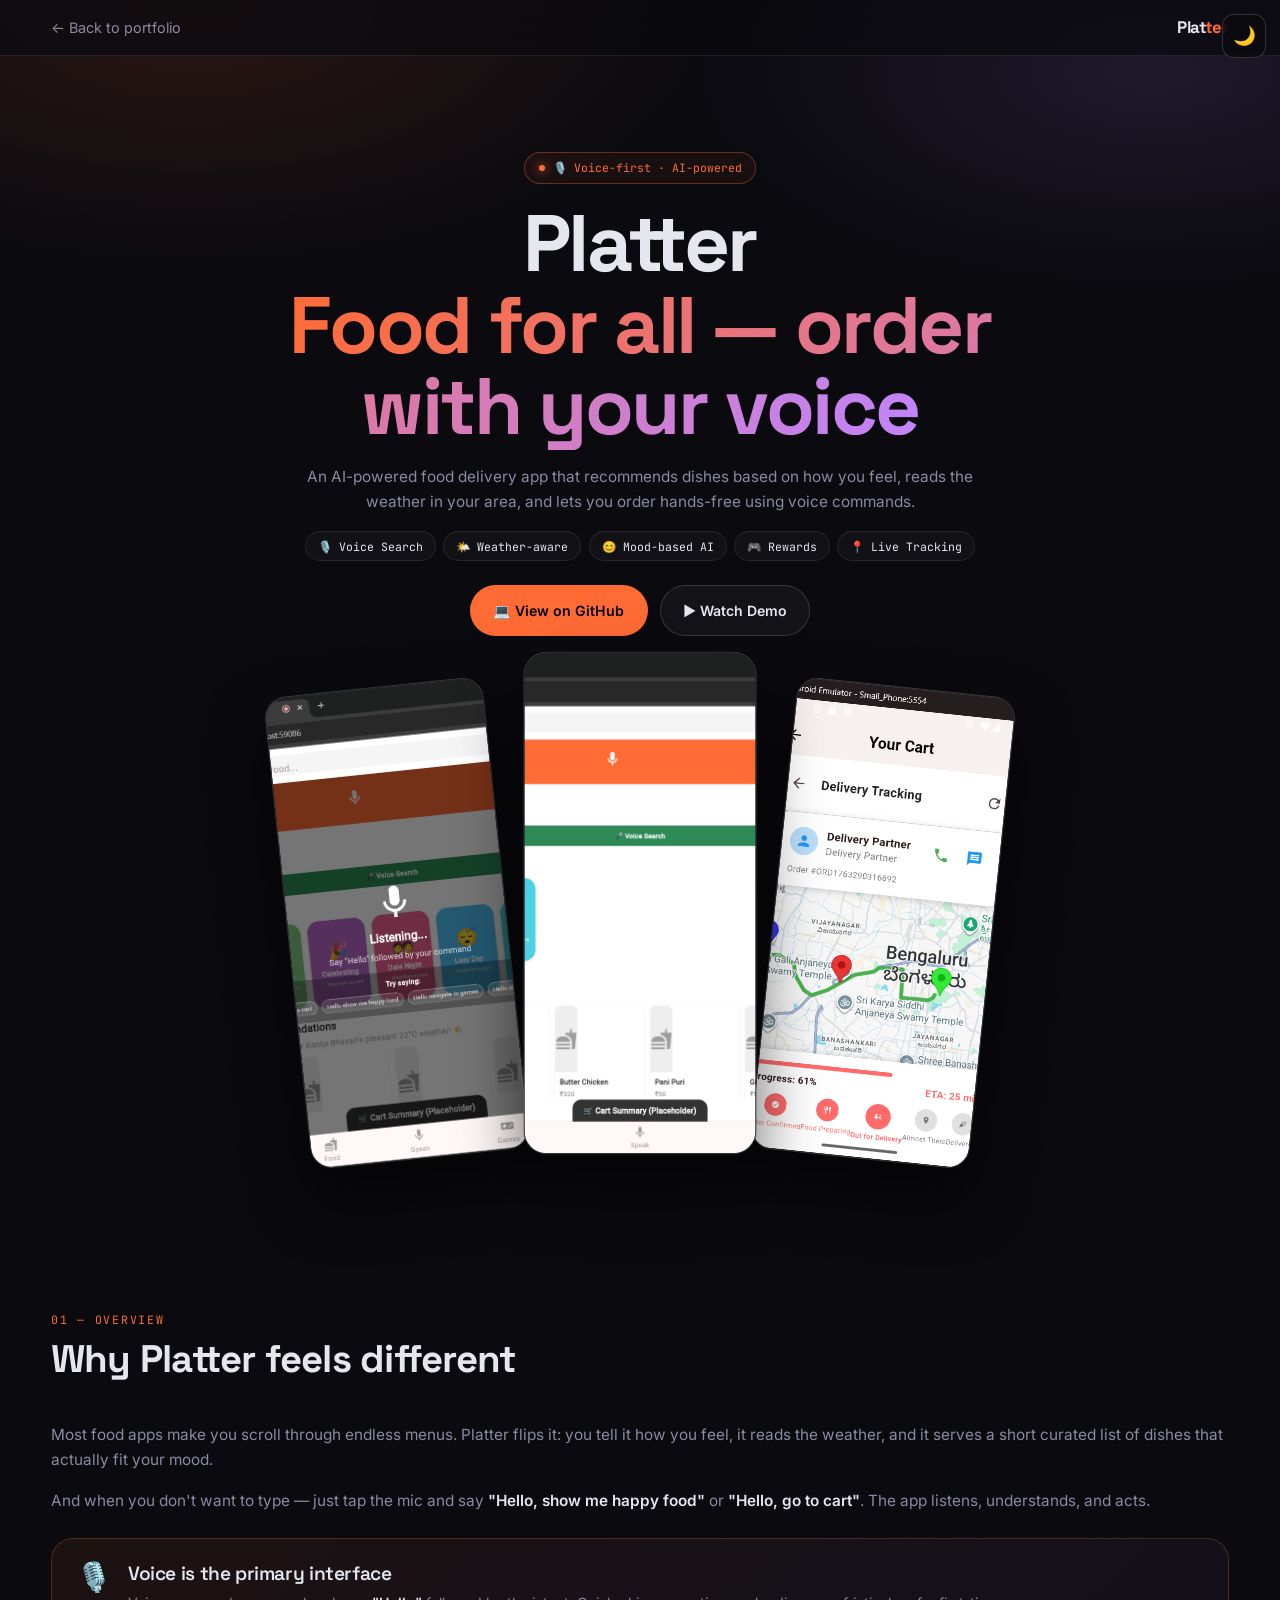
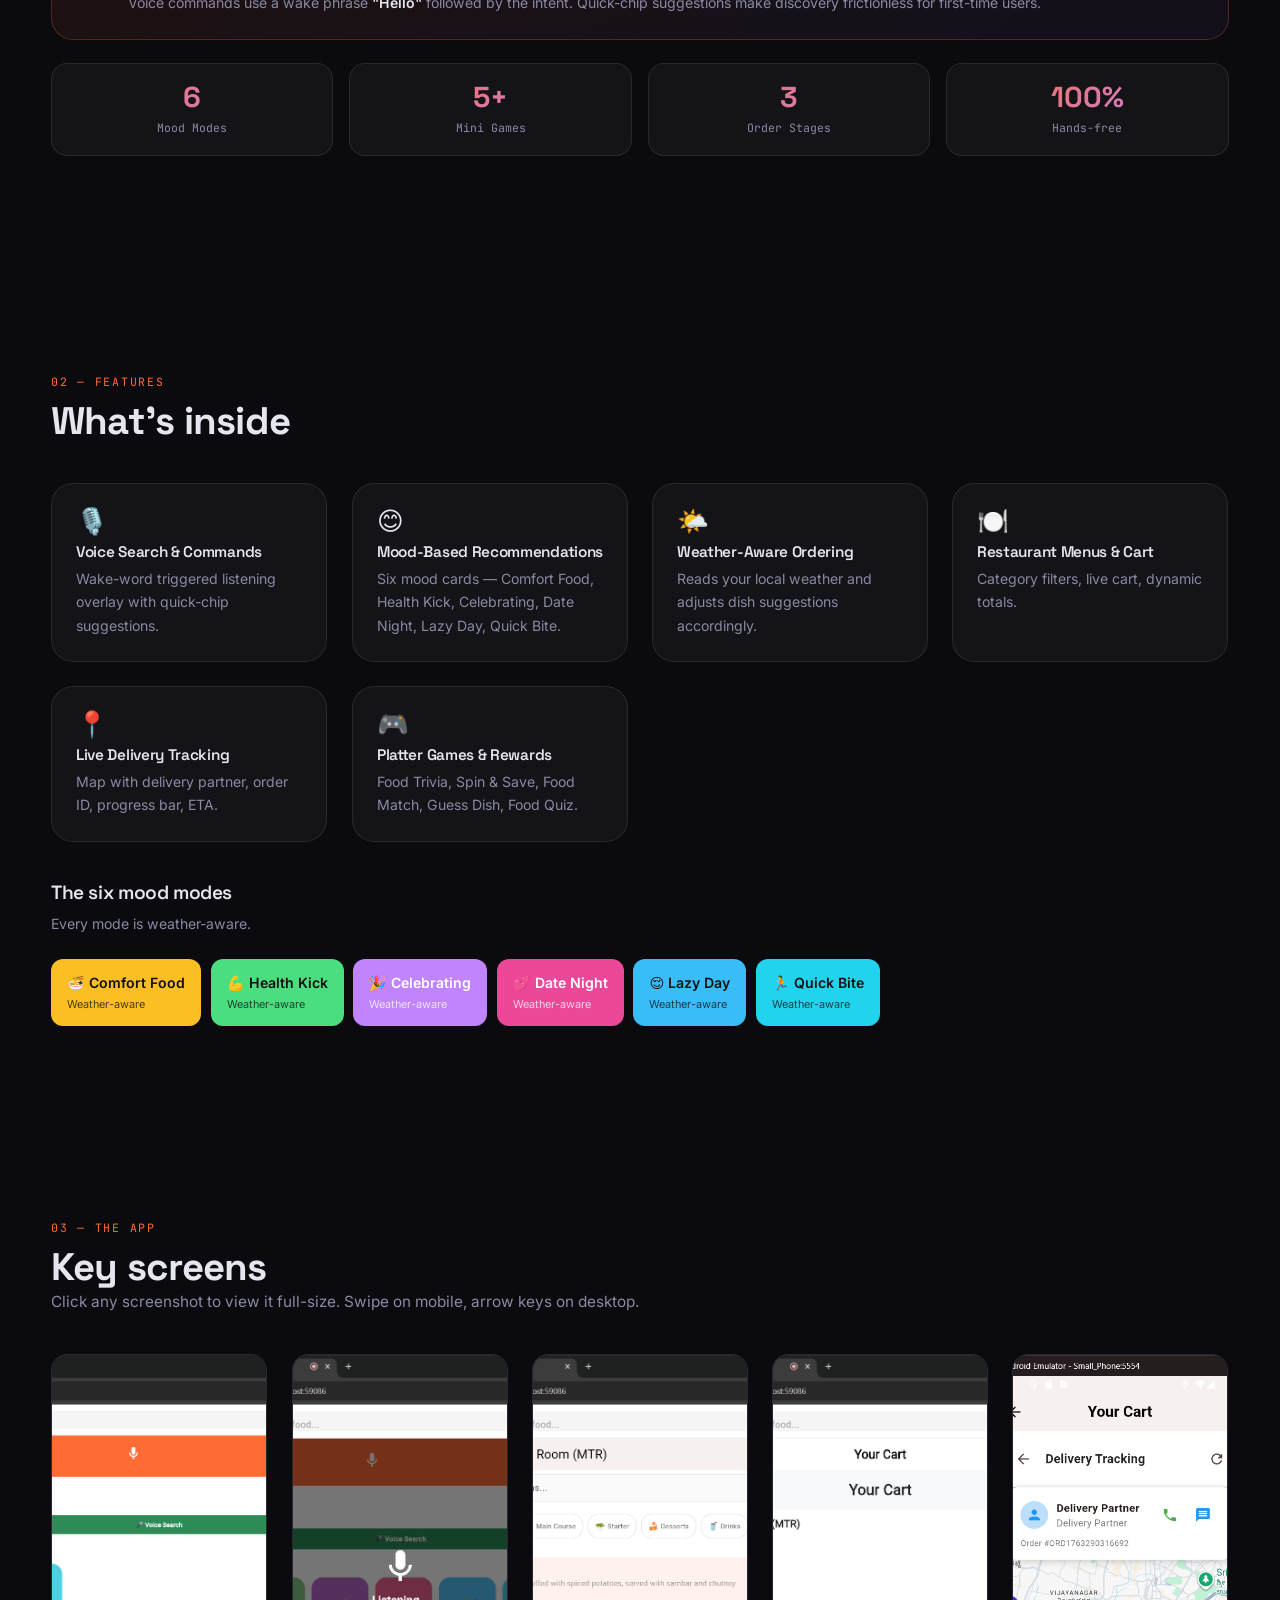
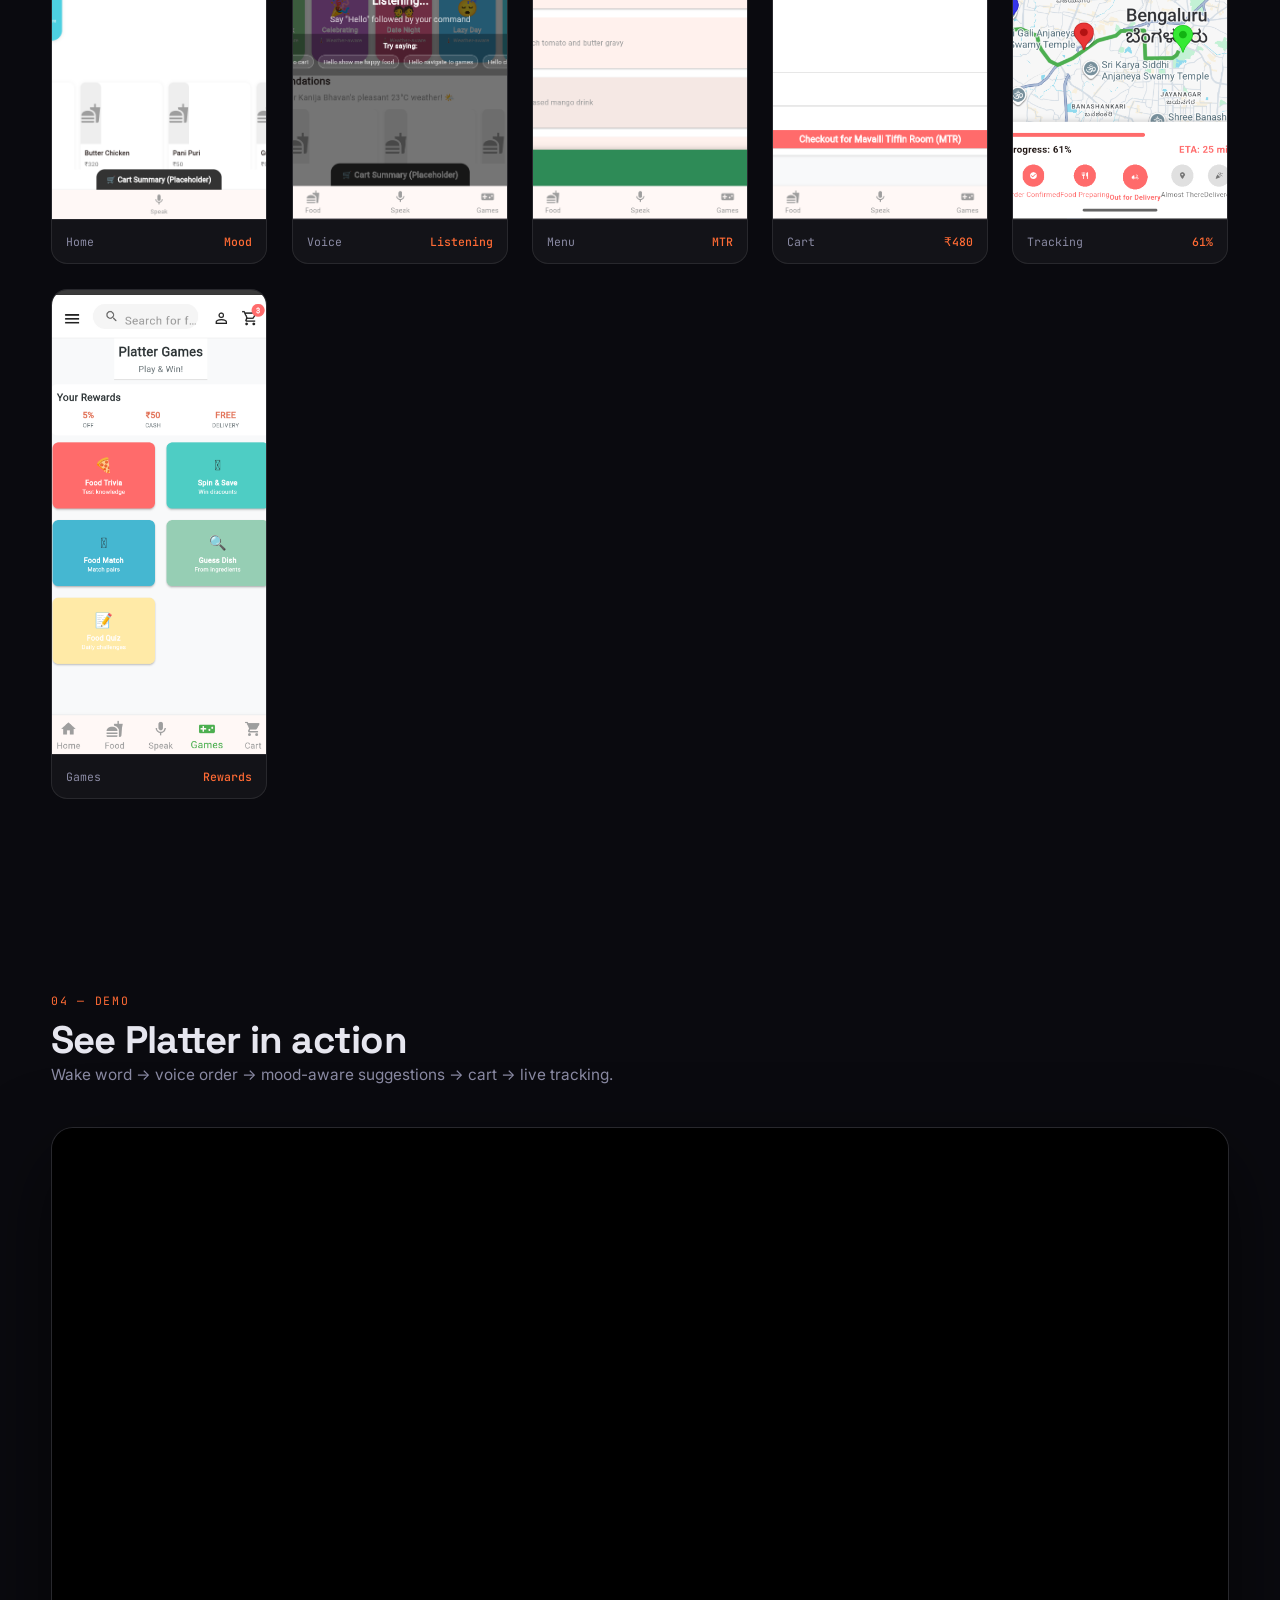
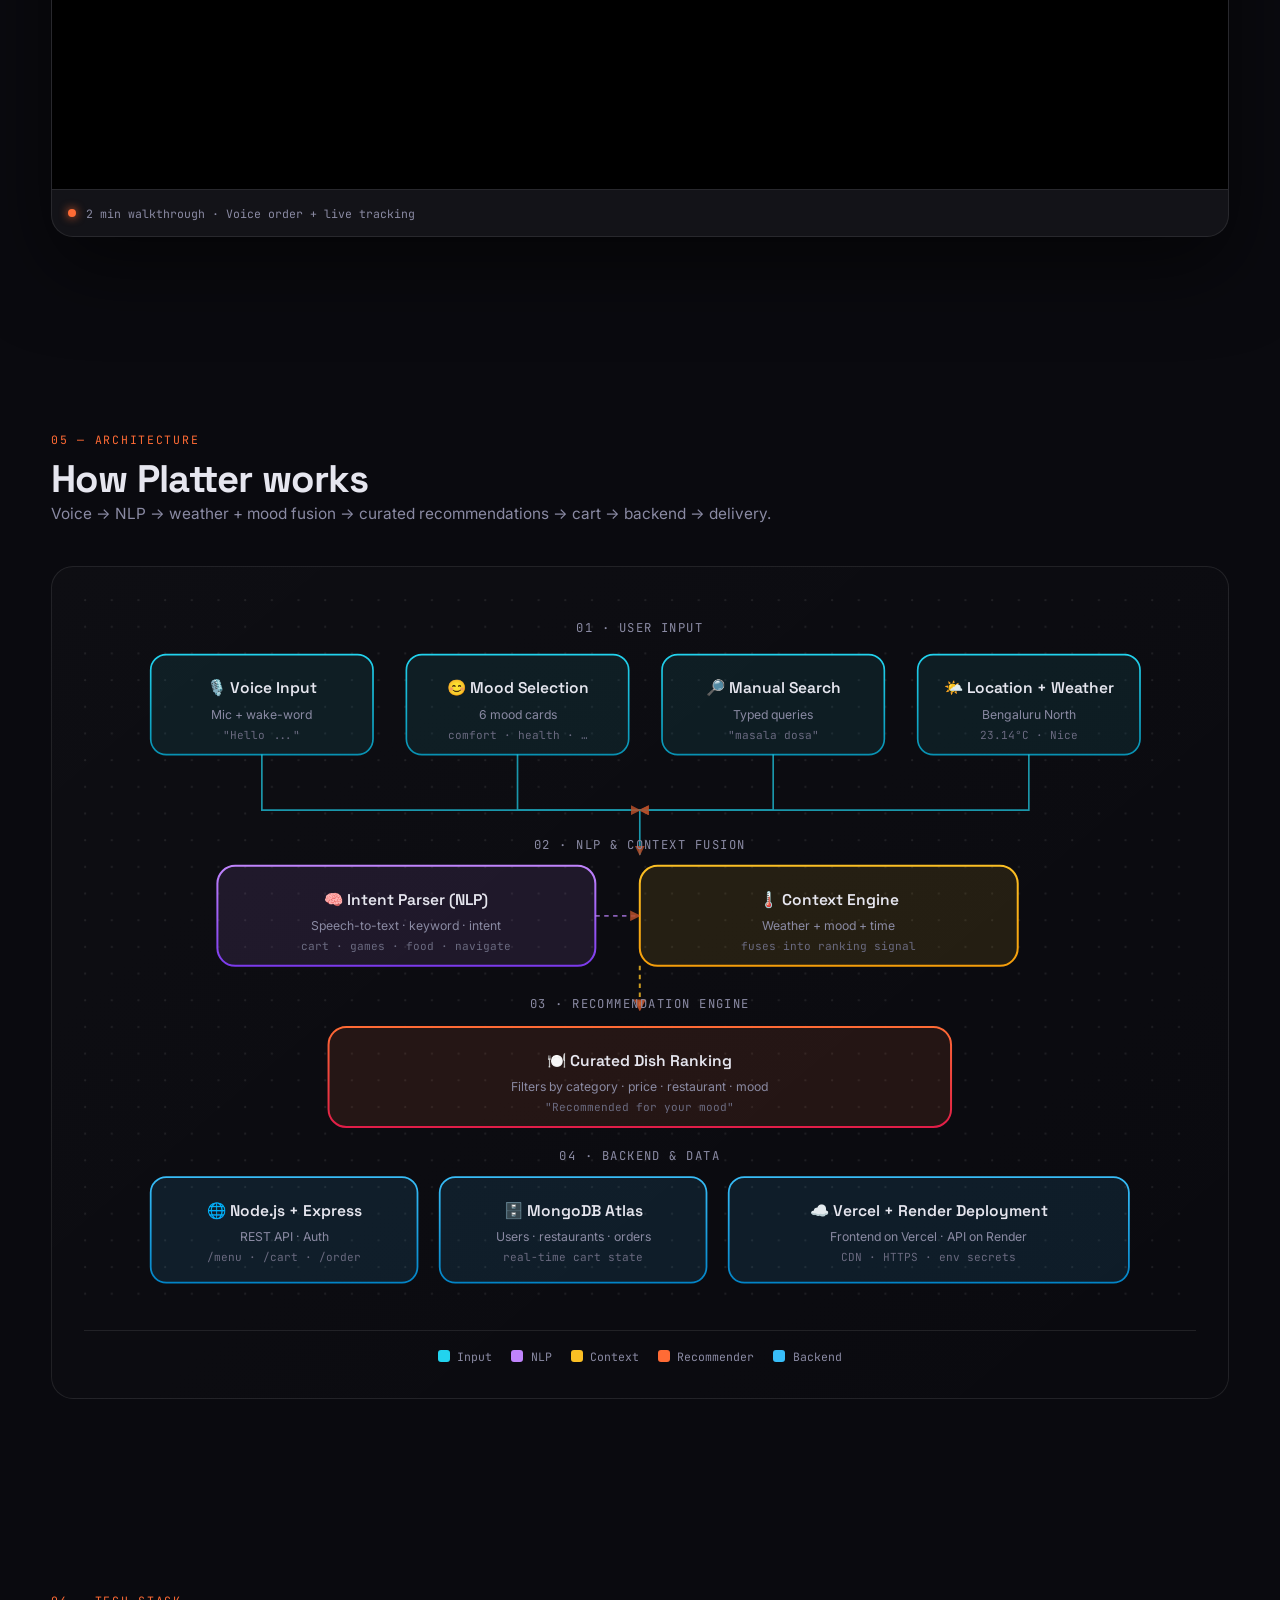
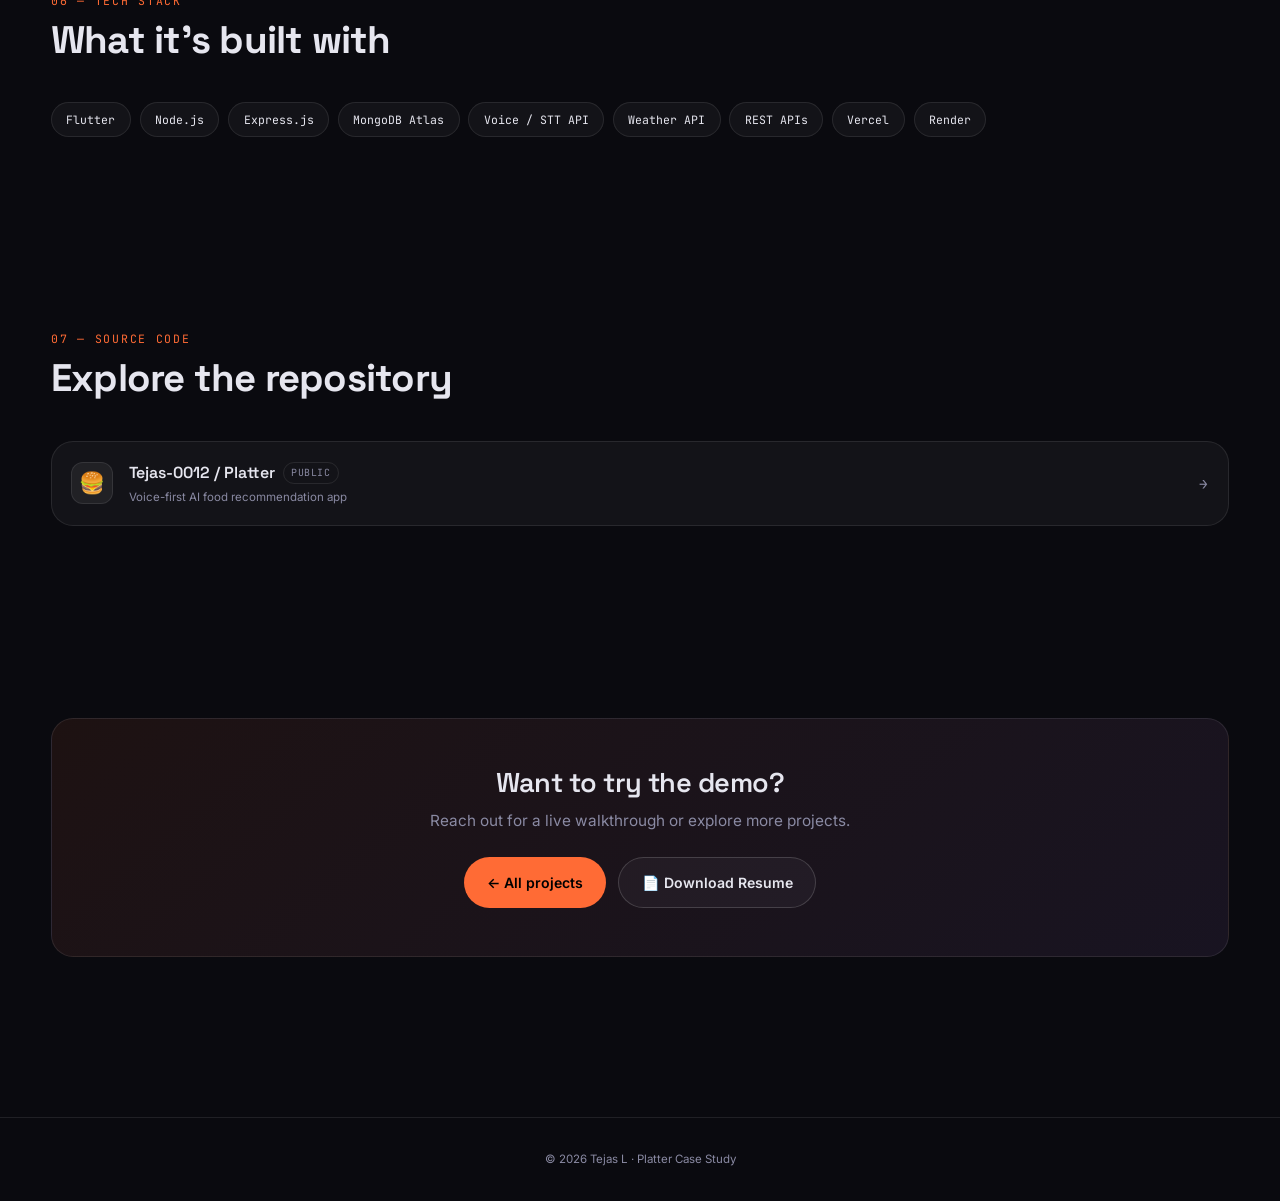
==== commit 5f07431f: "hello" ====
--- a/platter.html
+++ b/platter.html
@@ -10,14 +10,14 @@
 
 <meta property="og:title" content="Platter — AI Voice Food Delivery App" />
 <meta property="og:description" content="Voice-first ordering, mood-based AI, live tracking. Built with Flutter + Node.js." />
-<meta property="og:image" content="https://tejas-portfolio.vercel.app/assets/platter-home.png" />
-<meta property="og:url" content="https://tejas-portfolio.vercel.app/platter.html" />
+<meta property="og:image" content="https://tejasl.vercel.app/assets/platter-home.png" />
+<meta property="og:url" content="https://tejasl.vercel.app/platter.html" />
 <meta property="og:type" content="article" />
 
 <meta name="twitter:card" content="summary_large_image" />
 <meta name="twitter:title" content="Platter — AI Voice Food Delivery App" />
 <meta name="twitter:description" content="Voice-first ordering, mood-based AI, live tracking." />
-<meta name="twitter:image" content="https://tejas-portfolio.vercel.app/assets/platter-home.png" />
+<meta name="twitter:image" content="https://tejasl.vercel.app/assets/platter-home.png" />
 
 <link rel="preconnect" href="https://fonts.googleapis.com">
 <link rel="preconnect" href="https://fonts.gstatic.com" crossorigin>
@@ -25,18 +25,18 @@
 <link rel="stylesheet" href="shared.css" />
 </head>
 <body class="theme-platter">
-
-<!-- ============ NAV ============ -->
-<nav class="nav">
-  <div class="container">
-    <a class="nav-back" href="index.html">← Back to portfolio</a>
-    <div class="nav-logo">Plat<span>ter</span></div>
-  </div>
-</nav>
 <button class="theme-toggle" id="theme-toggle" aria-label="Toggle theme" title="Toggle theme (press T)">
   <span class="theme-icon-dark">🌙</span>
   <span class="theme-icon-light" style="display:none">☀️</span>
 </button>
+<!-- ============ NAV ============ -->
+<nav class="nav">
+  <div class="container">
+    <a class="nav-back" href="index.html">← Back to portfolio</a>
+    <div class="nav-logo">Plat<span>ter</span></div>
+  </div>
+</nav>
+
 <!-- ============ HERO ============ -->
 <header class="hero">
   <div class="container">
